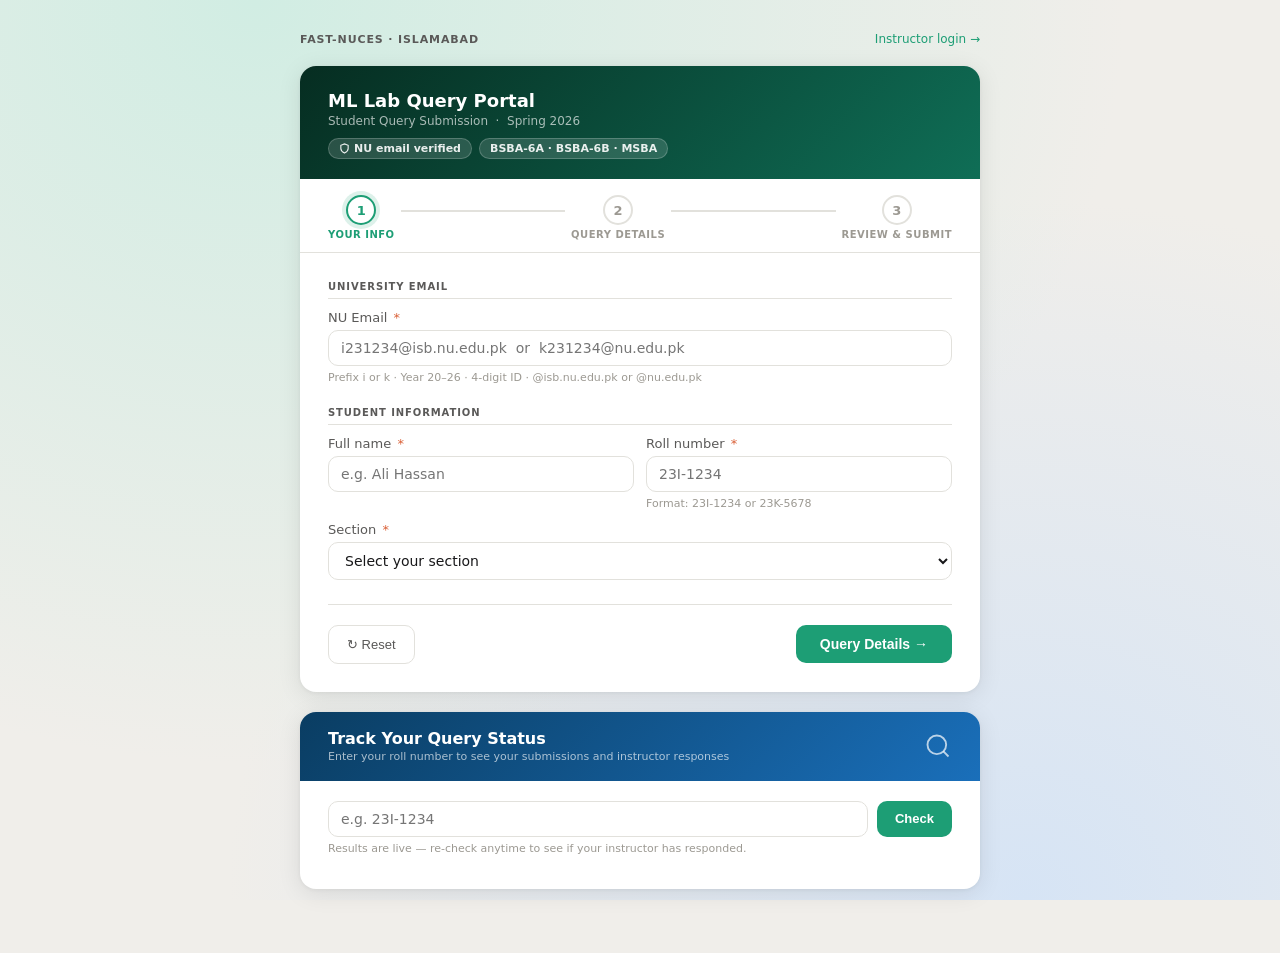
==== index.html @ f04a5be9 "Rename platform to ML Lab Query Portal" ====
﻿<!DOCTYPE html>
<html lang="en">
<head>
<meta charset="UTF-8"/>
<meta name="viewport" content="width=device-width, initial-scale=1.0"/>
<title>ML Lab Query Portal</title>
<style>
:root {
  --g1: #1D9E75; --g2: #0F6E56; --g3: #062d21;
  --gl: #E1F5EE; --gm: #5DCAA5;
  --b1: #1a6fba; --b2: #0a3d62; --bl: #e6f1fb;
  --red: #D85A30; --rl: #faece7;
  --amb: #b96a00; --al: #fef3e2;
  --border: #e2e1dc; --gray: #f6f5f0;
  --text: #18181a; --ts: #5a5958; --th: #9c9992;
  --white: #fff;
  --r: 10px; --rl2: 16px;
  --shadow: 0 4px 24px rgba(0,0,0,.09), 0 1px 4px rgba(0,0,0,.05);
}
* { box-sizing: border-box; margin: 0; padding: 0; }
body {
  font-family: -apple-system, BlinkMacSystemFont, 'Segoe UI', system-ui, sans-serif;
  min-height: 100vh;
  background:
    radial-gradient(ellipse at 20% 0%, #d1ede3 0%, transparent 60%),
    radial-gradient(ellipse at 80% 100%, #d6e4f5 0%, transparent 55%),
    #f0eeea;
  background-attachment: fixed;
  color: var(--text);
  padding: 2rem 1rem 4rem;
}
.page-wrap { max-width: 680px; margin: 0 auto; }
.top-bar { display: flex; align-items: center; justify-content: space-between; margin-bottom: 1.25rem; }
.top-bar .uni { font-size: 11px; font-weight: 700; letter-spacing: .08em; color: var(--ts); text-transform: uppercase; }
.top-bar a { font-size: 12px; color: var(--g1); text-decoration: none; }
.top-bar a:hover { text-decoration: underline; }
.main-card { background: var(--white); border-radius: var(--rl2); box-shadow: var(--shadow); overflow: hidden; margin-bottom: 1.25rem; }
.card-head { background: linear-gradient(135deg, var(--g3) 0%, var(--g2) 100%); padding: 1.5rem 1.75rem 1.25rem; }
.card-head h1 { font-size: 18px; font-weight: 700; color: #fff; }
.card-head p  { font-size: 12px; color: rgba(255,255,255,.65); margin-top: 3px; }
.head-badges  { display: flex; gap: 7px; flex-wrap: wrap; margin-top: 10px; }
.head-badge { display: inline-flex; align-items: center; gap: 4px; font-size: 11px; font-weight: 600; padding: 3px 10px; border-radius: 99px; background: rgba(255,255,255,.14); color: rgba(255,255,255,.9); border: 1px solid rgba(255,255,255,.2); }
.step-bar { display: flex; align-items: center; justify-content: center; padding: 1rem 1.75rem .75rem; border-bottom: 1px solid var(--border); }
.step-item { display: flex; flex-direction: column; align-items: center; gap: 4px; flex: 0 0 auto; }
.step-dot { width: 30px; height: 30px; border-radius: 50%; display: flex; align-items: center; justify-content: center; font-size: 13px; font-weight: 700; transition: all .25s; border: 2px solid var(--border); background: var(--white); color: var(--th); }
.step-dot.done   { background: var(--g1); border-color: var(--g1); color: #fff; }
.step-dot.active { background: var(--white); border-color: var(--g1); color: var(--g1); box-shadow: 0 0 0 4px rgba(29,158,117,.15); }
.step-label { font-size: 10px; font-weight: 600; color: var(--th); letter-spacing: .05em; text-transform: uppercase; }
.step-label.active { color: var(--g1); }
.step-label.done   { color: var(--g2); }
.step-line { flex: 1; height: 2px; background: var(--border); margin: 0 6px; margin-bottom: 14px; transition: background .3s; }
.step-line.done { background: var(--g1); }
.card-body { padding: 1.75rem; }
.step-panel { display: none; animation: fadeSlide .22s ease; }
.step-panel.active { display: block; }
@keyframes fadeSlide { from { opacity:0; transform:translateY(6px); } to { opacity:1; transform:translateY(0); } }
.stitle { font-size: 10px; font-weight: 700; letter-spacing: .09em; text-transform: uppercase; color: var(--ts); margin: 1.4rem 0 .7rem; padding-bottom: 6px; border-bottom: 1px solid var(--border); }
.stitle:first-child { margin-top: 0; }
.frow { display: grid; gap: 12px; margin-bottom: 12px; }
.frow.two   { grid-template-columns: 1fr 1fr; }
.frow.three { grid-template-columns: 1fr 1fr 1fr; }
.field { display: flex; flex-direction: column; gap: 5px; }
label { font-size: 13px; color: var(--ts); font-weight: 500; }
label .req { color: var(--red); margin-left: 2px; }
input, select, textarea { font-family: inherit; font-size: 14px; color: var(--text); background: var(--white); border: 1.5px solid var(--border); border-radius: var(--r); padding: 9px 12px; width: 100%; outline: none; transition: border-color .15s, box-shadow .15s; }
input:focus, select:focus, textarea:focus { border-color: var(--g1); box-shadow: 0 0 0 3px rgba(29,158,117,.13); }
textarea { resize: vertical; min-height: 90px; line-height: 1.6; }
.hint { font-size: 11px; color: var(--th); }
.err  { font-size: 11px; color: var(--red); display: none; margin-top: 2px; }
.field-invalid input, .field-invalid select, .field-invalid textarea { border-color: var(--red) !important; }
.email-wrap { position: relative; }
.email-wrap input { padding-right: 34px; }
.eicon { position: absolute; right: 11px; top: 50%; transform: translateY(-50%); font-size: 15px; display: none; }
.type-grid { display: grid; grid-template-columns: repeat(3,1fr); gap: 9px; margin-bottom: 6px; }
.type-card { position: relative; border: 1.5px solid var(--border); border-radius: var(--r); padding: 13px 9px; cursor: pointer; text-align: center; transition: all .15s; user-select: none; }
.type-card:hover    { border-color: var(--g1); background: var(--gl); }
.type-card.selected { border-color: var(--g1); background: var(--gl); }
.type-card svg      { display: block; margin: 0 auto 7px; }
.type-card .tc-label { font-size: 13px; font-weight: 700; color: var(--text); }
.type-card .tc-sub   { font-size: 11px; color: var(--ts); margin-top: 2px; }
.check-tick { position: absolute; top: -7px; right: -7px; width: 20px; height: 20px; border-radius: 50%; background: var(--g1); color: #fff; font-size: 11px; font-weight: 700; display: none; align-items: center; justify-content: center; box-shadow: 0 1px 4px rgba(0,0,0,.2); }
.type-card.selected .check-tick { display: flex; }
.type-section { margin-top: 10px; border-radius: var(--r); border: 1.5px solid var(--border); overflow: hidden; animation: fadeSlide .2s ease; }
.type-sec-head { display: flex; align-items: center; justify-content: space-between; padding: 10px 14px; background: linear-gradient(90deg,#f7f7f5,#fff); border-bottom: 1px solid var(--border); }
.dyn-badge { display: inline-flex; align-items: center; font-size: 11px; font-weight: 700; padding: 3px 10px; border-radius: 99px; }
.remove-btn { background: none; border: 1px solid var(--border); border-radius: 6px; padding: 3px 9px; font-size: 11px; color: var(--ts); cursor: pointer; }
.remove-btn:hover { background: var(--rl); border-color: var(--red); color: var(--red); }
.type-sec-body { padding: 14px; background: var(--gray); }
.lab-chips { display: grid; grid-template-columns: repeat(7,1fr); gap: 7px; margin: 6px 0 4px; }
.lab-chip { border: 1.5px solid var(--border); border-radius: 7px; padding: 7px 3px; cursor: pointer; text-align: center; font-size: 12px; font-weight: 600; color: var(--ts); user-select: none; transition: all .13s; background: var(--white); }
.lab-chip:hover  { border-color: var(--g1); color: var(--g1); }
.lab-chip.active { border-color: var(--g1); background: var(--gl); color: var(--g2); }
.lrow { display: flex; flex-wrap: wrap; gap: 9px; align-items: flex-end; padding: 9px 11px; background: var(--white); border: 1px solid var(--border); border-radius: 8px; margin-top: 7px; }
.lrow-label { font-size: 12px; font-weight: 700; min-width: 48px; padding-bottom: 9px; color: var(--ts); align-self: flex-end; }
.lrow .field { flex: 1; min-width: 120px; margin-bottom: 0; }
.file-zone { border: 1.5px dashed var(--border); border-radius: var(--r); padding: 18px; text-align: center; cursor: pointer; background: var(--gray); transition: border-color .15s; }
.file-zone:hover { border-color: var(--g1); }
.file-zone p     { font-size: 13px; color: var(--ts); margin-top: 6px; }
.file-sub        { font-size: 11px; color: var(--th) !important; }
.file-name       { font-size: 12px; color: var(--g1); margin-top: 6px; font-weight: 600; }
.review-student { background: var(--gl); border: 1.5px solid var(--gm); border-radius: var(--r); padding: 13px 16px; margin-bottom: 12px; display: flex; flex-wrap: wrap; gap: 12px 24px; }
.review-student .rv-field { display: flex; flex-direction: column; gap: 1px; }
.rv-label { font-size: 10px; font-weight: 700; letter-spacing: .07em; text-transform: uppercase; color: var(--g2); }
.rv-val   { font-size: 14px; font-weight: 600; color: var(--text); }
.review-qcard { border: 1.5px solid var(--border); border-radius: var(--r); overflow: hidden; margin-bottom: 10px; }
.rq-head { display: flex; align-items: center; justify-content: space-between; padding: 9px 14px; background: linear-gradient(90deg,#f7f7f5,#fff); border-bottom: 1px solid var(--border); }
.rq-num  { font-size: 11px; color: var(--th); }
.rq-body { padding: 13px 14px; font-size: 13px; }
.rq-row  { display: flex; gap: 6px; flex-wrap: wrap; margin-bottom: 6px; }
.rq-item { background: var(--gray); border: 1px solid var(--border); border-radius: 6px; padding: 3px 9px; font-size: 12px; }
.rq-item strong { font-weight: 600; color: var(--ts); margin-right: 3px; }
.rq-desc { border-left: 3px solid var(--g1); padding-left: 11px; color: var(--ts); font-style: italic; font-size: 13px; line-height: 1.6; margin-top: 8px; }
.review-note { font-size: 12px; color: var(--ts); text-align: center; padding: 8px; border-radius: 7px; background: var(--al); border: 1px solid #f5d9a0; margin-top: 4px; margin-bottom: 12px; }
.nav-row { display: flex; align-items: center; justify-content: space-between; margin-top: 1.5rem; padding-top: 1.25rem; border-top: 1px solid var(--border); }
.btn-primary { background: var(--g1); color: #fff; border: none; border-radius: var(--r); padding: 11px 24px; font-size: 14px; font-weight: 700; cursor: pointer; display: inline-flex; align-items: center; gap: 7px; transition: background .15s; }
.btn-primary:hover    { background: var(--g2); }
.btn-primary:disabled { background: var(--gm); cursor: not-allowed; }
.btn-ghost { background: none; border: 1.5px solid var(--border); border-radius: var(--r); padding: 11px 18px; font-size: 13px; color: var(--ts); cursor: pointer; }
.btn-ghost:hover { background: var(--gray); }
.spin { display: inline-block; width: 14px; height: 14px; border: 2px solid rgba(255,255,255,.4); border-top-color: #fff; border-radius: 50%; animation: rot .6s linear infinite; }
@keyframes rot { to { transform: rotate(360deg); } }
.hp { position: absolute; left: -9999px; opacity: 0; height: 0; overflow: hidden; }
.rate-err { display: none; background: var(--rl); border: 1px solid #f0997b; border-radius: var(--r); padding: 10px 14px; font-size: 13px; color: var(--red); margin-bottom: 12px; text-align: center; }
.success-card { display: none; background: var(--white); border-radius: var(--rl2); box-shadow: var(--shadow); overflow: hidden; margin-bottom: 1.25rem; }
.suc-head { background: linear-gradient(135deg, var(--g3) 0%, var(--g2) 100%); padding: 2rem 1.75rem; text-align: center; }
.suc-head h2 { font-size: 20px; font-weight: 700; color: #fff; margin-top: 12px; }
.suc-head p  { font-size: 13px; color: rgba(255,255,255,.75); margin-top: 6px; line-height: 1.7; }
.suc-body    { padding: 1.5rem 1.75rem; }
.suc-refs    { display: flex; flex-wrap: wrap; gap: 8px; justify-content: center; margin: 12px 0; }
.ref-pill { font-family: ui-monospace,'Cascadia Code',monospace; font-size: 12px; font-weight: 700; background: var(--gl); color: var(--g2); border: 1.5px solid var(--gm); border-radius: 99px; padding: 5px 14px; letter-spacing: .04em; }
.suc-tracker-hint { text-align: center; font-size: 13px; color: var(--ts); background: var(--bl); border: 1px solid #b3d4f0; border-radius: var(--r); padding: 10px 14px; margin-top: 4px; }
.suc-body .btn-primary { display: flex; margin: 16px auto 0; }
.tracker-card { background: var(--white); border-radius: var(--rl2); box-shadow: var(--shadow); overflow: hidden; }
.tracker-head { background: linear-gradient(135deg, var(--b2) 0%, var(--b1) 100%); padding: 1.1rem 1.75rem; display: flex; align-items: center; justify-content: space-between; }
.tracker-head h2 { font-size: 16px; font-weight: 700; color: #fff; }
.tracker-head p  { font-size: 11px; color: rgba(255,255,255,.65); margin-top: 2px; }
.tracker-body    { padding: 1.25rem 1.75rem; }
.tracker-search  { display: flex; gap: 9px; }
.tracker-search input { flex: 1; border-radius: var(--r); }
.tracker-search .btn-primary { padding: 9px 18px; font-size: 13px; flex-shrink: 0; }
.tracker-hint { font-size: 11px; color: var(--th); margin-top: 5px; }
.tracker-err  { font-size: 12px; color: var(--red); display: none; margin-top: 5px; }
.status-list { margin-top: 14px; display: flex; flex-direction: column; gap: 9px; }
.status-item { border: 1.5px solid var(--border); border-radius: var(--r); overflow: hidden; animation: fadeSlide .2s ease; }
.si-head { display: flex; align-items: center; gap: 8px; flex-wrap: wrap; padding: 9px 13px; background: var(--gray); border-bottom: 1px solid var(--border); }
.si-ref  { font-family: ui-monospace,monospace; font-size: 11px; font-weight: 700; color: var(--text); flex: 1; }
.si-ts   { font-size: 10px; color: var(--th); margin-left: auto; }
.si-lab  { font-size: 11px; color: var(--ts); }
.si-body { padding: 11px 13px; }
.status-badge { display: inline-flex; align-items: center; gap: 5px; font-size: 12px; font-weight: 700; padding: 4px 12px; border-radius: 99px; }
.st-pending  { background: var(--al); color: var(--amb); border: 1px solid #f5d9a0; }
.st-resolved { background: var(--gl); color: var(--g2); border: 1.5px solid var(--gm); }
.st-rejected { background: var(--rl); color: var(--red); border: 1px solid #f0c0b0; }
.st-review   { background: var(--bl); color: var(--b1); border: 1px solid #b3d4f0; }
.instructor-note { margin-top: 9px; padding: 9px 12px; border-left: 3px solid var(--b1); background: var(--bl); border-radius: 0 7px 7px 0; font-size: 13px; color: var(--b2); line-height: 1.6; }
.instructor-note strong { font-size: 10px; text-transform: uppercase; letter-spacing: .07em; display: block; margin-bottom: 3px; }
.tracker-empty { text-align: center; padding: 2rem; color: var(--th); font-size: 13px; }
.tb-att { background: #E1F5EE; color: #0F6E56; }
.tb-mrk { background: #FAEEDA; color: #854F0B; }
.tb-asg { background: #E6F1FB; color: #185FA5; }
.tb-fin { background: #F0ECFA; color: #6B3FA0; }
.tb-prj { background: #E0F4F4; color: #0B7A75; }
@media (max-width:560px) {
  .card-body,.tracker-body,.suc-body{padding:1.25rem}
  .card-head{padding:1.25rem}
  .frow.two{grid-template-columns:1fr}
  .frow.three{grid-template-columns:1fr 1fr}
  .type-grid{grid-template-columns:1fr 1fr}
  .lab-chips{grid-template-columns:repeat(4,1fr)}
  .lrow{flex-direction:column}
  .step-label{display:none}
}
</style>
</head>
<body>
<div id="offline-banner" style="display:none;position:fixed;top:0;left:0;right:0;background:#b91c1c;color:#fff;text-align:center;font-size:13px;font-weight:600;padding:10px 16px;z-index:9999;letter-spacing:.01em">
  \u26a0\ufe0f You are offline &mdash; check your connection before submitting
</div>
<div class="page-wrap">
  <div class="top-bar">
    <span class="uni">FAST-NUCES &middot; Islamabad</span>
    <a href="admin.html">Instructor login &rarr;</a>
  </div>

  <!-- MAIN FORM CARD -->
  <div class="main-card" id="main-card">
    <div class="card-head">
      <h1>ML Lab Query Portal</h1>
      <p>Student Query Submission &nbsp;&middot;&nbsp; Spring 2026</p>
      <div class="head-badges">
        <span class="head-badge">
          <svg width="11" height="11" viewBox="0 0 24 24" fill="none" stroke="currentColor" stroke-width="2.5"><path d="M12 22s8-4 8-10V5l-8-3-8 3v7c0 6 8 10 8 10z"/></svg>
          NU email verified
        </span>
        <span class="head-badge">BSBA-6A &middot; BSBA-6B &middot; MSBA</span>
      </div>
    </div>

    <div class="step-bar">
      <div class="step-item">
        <div class="step-dot active" id="sd1">1</div>
        <div class="step-label active" id="sl1">Your Info</div>
      </div>
      <div class="step-line" id="line1"></div>
      <div class="step-item">
        <div class="step-dot" id="sd2">2</div>
        <div class="step-label" id="sl2">Query Details</div>
      </div>
      <div class="step-line" id="line2"></div>
      <div class="step-item">
        <div class="step-dot" id="sd3">3</div>
        <div class="step-label" id="sl3">Review &amp; Submit</div>
      </div>
    </div>

    <div class="hp" aria-hidden="true">
      <input type="text" id="hp" name="website" tabindex="-1" autocomplete="off"/>
    </div>

    <div class="card-body">
      <div class="rate-err" id="rate-err">&#9888; Too many submissions. Please wait before trying again.</div>

      <!-- STEP 1 -->
      <div class="step-panel active" id="panel1">
        <div class="stitle">University email</div>
        <div class="frow">
          <div class="field" id="f-email">
            <label>NU Email <span class="req">*</span></label>
            <div class="email-wrap">
              <input type="email" id="email" placeholder="i231234@isb.nu.edu.pk  or  k231234@nu.edu.pk" oninput="liveEmail(this)" autocomplete="off" spellcheck="false"/>
              <span class="eicon" id="e-ok"  style="color:#1D9E75">&#10003;</span>
              <span class="eicon" id="e-bad" style="color:#D85A30">&#10007;</span>
            </div>
            <span class="hint">Prefix i or k &middot; Year 20&ndash;26 &middot; 4-digit ID &middot; @isb.nu.edu.pk or @nu.edu.pk</span>
            <span class="err" id="err-email">Enter a valid NU email.</span>
          </div>
        </div>
        <div class="stitle">Student information</div>
        <div class="frow two">
          <div class="field" id="f-name">
            <label>Full name <span class="req">*</span></label>
            <input type="text" id="name" placeholder="e.g. Ali Hassan"/>
            <span class="err" id="err-name">Please enter your full name.</span>
          </div>
          <div class="field" id="f-roll">
            <label>Roll number <span class="req">*</span></label>
            <input type="text" id="roll" placeholder="23I-1234" oninput="fmtRoll(this)" maxlength="8"/>
            <span class="hint">Format: 23I-1234 or 23K-5678</span>
            <span class="err" id="err-roll">Invalid format. Use 23I-1234 style.</span>
          </div>
        </div>
        <div class="frow">
          <div class="field" id="f-section">
            <label>Section <span class="req">*</span></label>
            <select id="section">
              <option value="">Select your section</option>
              <option>BSBA-6A</option>
              <option>BSBA-6B</option>
              <option>MSBA</option>
            </select>
            <span class="err" id="err-section">Please select your section.</span>
          </div>
        </div>
        <div class="nav-row">
          <button class="btn-ghost" onclick="resetForm()">&#8635; Reset</button>
          <button class="btn-primary" onclick="goStep2()">Query Details &rarr;</button>
        </div>
      </div>

      <!-- STEP 2 -->
      <div class="step-panel" id="panel2">
        <div class="stitle">Select query type(s) <span class="req">*</span>
          <span style="font-weight:400;text-transform:none;letter-spacing:0;color:var(--th);margin-left:5px">Pick one or more &mdash; each is independent</span>
        </div>
        <div id="type-grid" class="type-grid"></div>
        <span class="err" id="err-type">Please select at least one query type.</span>
        <div id="type-sections"></div>
        <div class="stitle" style="margin-top:1.5rem">Supporting document
          <span style="font-weight:400;text-transform:none;letter-spacing:0;color:var(--th)">(optional)</span>
        </div>
        <label style="display:flex;align-items:center;gap:10px;cursor:pointer;background:#fff5f5;border:1.5px solid #fca5a5;border-radius:var(--r);padding:11px 14px;margin-bottom:12px;font-size:13px;font-weight:600;color:#b91c1c;user-select:none" onclick="isUrgent=!isUrgent;this.style.background=isUrgent?'#fee2e2':'#fff5f5';this.style.borderColor=isUrgent?'#ef4444':'#fca5a5';document.getElementById('urgent-dot').style.background=isUrgent?'#ef4444':'#fca5a5';document.getElementById('urgent-check').textContent=isUrgent?'\u2714 Urgent \u2014 needs attention within 24\u202Fh':'\uD83D\uDD34 Mark as Urgent (time-sensitive issue)'">
          <span id="urgent-dot" style="width:10px;height:10px;border-radius:50%;background:#fca5a5;flex-shrink:0"></span>
          <span id="urgent-check">&#128308; Mark as Urgent (time-sensitive issue)</span>
        </label>
        <div class="file-zone" onclick="document.getElementById('fileInput').click()">
          <svg width="20" height="20" viewBox="0 0 24 24" fill="none" stroke="#9a9992" stroke-width="1.8" style="margin:0 auto">
            <path d="M21 15v4a2 2 0 01-2 2H5a2 2 0 01-2-2v-4"/>
            <polyline points="17 8 12 3 7 8"/><line x1="12" y1="3" x2="12" y2="15"/>
          </svg>
          <p>Click to attach proof, screenshot, or supporting document</p>
          <p class="file-sub">PDF &middot; JPG &middot; PNG &middot; DOCX &mdash; max 5 MB</p>
          <p class="file-name" id="file-label"></p>
          <input type="file" id="fileInput" accept=".pdf,.jpg,.jpeg,.png,.docx" onchange="showFile(this)" style="display:none"/>
        </div>
        <p style="font-size:11px;color:var(--th);margin-top:5px;text-align:center">Attached file will be <strong>saved to Google Drive</strong> and the link shared with your instructor.</p>
        <div class="nav-row">
          <button class="btn-ghost" onclick="goStep1()">&#8592; Back</button>
          <button class="btn-primary" onclick="goStep3()">Review &amp; Confirm &rarr;</button>
        </div>
      </div>

      <!-- STEP 3 -->
      <div class="step-panel" id="panel3">
        <div class="stitle">Review your submission</div>
        <div id="review-content"></div>
        <div class="nav-row">
          <button class="btn-ghost" onclick="goStep2()">&#8592; Edit</button>
          <button class="btn-primary" id="submitBtn" onclick="doSubmit()">Submit all queries &rarr;</button>
        </div>
      </div>
    </div>
  </div>

  <!-- SUCCESS CARD -->
  <div class="success-card" id="success-card">
    <div class="suc-head">
      <svg width="48" height="48" viewBox="0 0 24 24" fill="none" stroke="rgba(255,255,255,.9)" stroke-width="1.6" style="margin:0 auto">
        <path d="M22 11.08V12a10 10 0 11-5.93-9.14"/>
        <polyline points="22 4 12 14.01 9 11.01"/>
      </svg>
      <h2>Query submitted!</h2>
      <p id="suc-msg"></p>
    </div>
    <div class="suc-body">
      <p style="font-size:13px;font-weight:600;color:var(--ts);text-align:center;margin-bottom:6px">Reference ID(s)</p>
      <div class="suc-refs" id="suc-refs"></div>
      <div class="suc-tracker-hint">&#128161; Use the <strong>status tracker below</strong> to follow your query &mdash; enter your roll number to see if the instructor has responded.</div>
      <button class="btn-primary" onclick="resetForm()">Submit another query</button>
    </div>
  </div>

  <!-- STATUS TRACKER CARD -->
  <div class="tracker-card">
    <div class="tracker-head">
      <div>
        <h2>Track Your Query Status</h2>
        <p>Enter your roll number to see your submissions and instructor responses</p>
      </div>
      <svg width="28" height="28" viewBox="0 0 24 24" fill="none" stroke="rgba(255,255,255,.7)" stroke-width="1.6">
        <circle cx="11" cy="11" r="8"/><line x1="21" y1="21" x2="16.65" y2="16.65"/>
      </svg>
    </div>
    <div class="tracker-body">
      <div class="tracker-search">
        <input type="text" id="st-roll" placeholder="e.g. 23I-1234" oninput="fmtRoll(this)" maxlength="8" onkeydown="if(event.key==='Enter')checkStatus()"/>
        <button class="btn-primary" onclick="checkStatus()">Check</button>
      </div>
      <div class="hint tracker-hint">Results are live &mdash; re-check anytime to see if your instructor has responded.</div>
      <div class="err tracker-err" id="st-err">Please enter a valid roll number (e.g. 23I-1234).</div>
      <div class="status-list" id="status-list"></div>
    </div>
  </div>
</div>

<script>
var SCRIPT_URL   = 'https://script.google.com/macros/s/AKfycbwIXl9VGefgmE-JGYftiqCduDcZ8wlFngKPMpGW-odaJ747pa5MDZttwfeG_Yr9hfoC8w/exec';
var MAX_PER_HOUR = 5;
var EMAIL_RE = /^[ik](2[0-6])\d{4}@(isb\.)?nu\.edu\.pk$/i;
var ROLL_RE  = /^\d{2}[IKik]-\d{4}$/;

var selectedTypes  = new Set();
var labSelections  = {};
var loadedSettings = null;
var currentStep    = 1;
var attachmentBase64 = ''; var attachmentFileName = ''; var attachmentMimeType = ''; var attachmentReading = false;
var isUrgent = false;

var ALL_TYPES = {
  attendance: { label:'Attendance', sub:'Missed / not marked', needsLab:true, badgeClass:'tb-att', badge:'Attendance query', icon:'<svg width="22" height="22" viewBox="0 0 24 24" fill="none" stroke="#1D9E75" stroke-width="1.8"><rect x="3" y="4" width="18" height="18" rx="2"/><line x1="16" y1="2" x2="16" y2="6"/><line x1="8" y1="2" x2="8" y2="6"/><line x1="3" y1="10" x2="21" y2="10"/><circle cx="12" cy="16" r="1.5" fill="#1D9E75"/></svg>' },
  marks:      { label:'Lab Marks',  sub:'Score discrepancy',  needsLab:true, badgeClass:'tb-mrk', badge:'Lab marks query', icon:'<svg width="22" height="22" viewBox="0 0 24 24" fill="none" stroke="#854F0B" stroke-width="1.8"><path d="M9 11l3 3L22 4"/><path d="M21 12v7a2 2 0 01-2 2H5a2 2 0 01-2-2V5a2 2 0 012-2h11"/></svg>' },
  assignment: { label:'Assignment', sub:'Assignment marks',   needsLab:false,badgeClass:'tb-asg', badge:'Assignment query', icon:'<svg width="22" height="22" viewBox="0 0 24 24" fill="none" stroke="#185FA5" stroke-width="1.8"><path d="M14 2H6a2 2 0 00-2 2v16a2 2 0 002 2h12a2 2 0 002-2V8z"/><polyline points="14 2 14 8 20 8"/><line x1="16" y1="13" x2="8" y2="13"/><line x1="16" y1="17" x2="8" y2="17"/></svg>' },
  final:      { label:'Final Marks',sub:'Final exam / theory',needsLab:false,badgeClass:'tb-fin', badge:'Final marks query', icon:'<svg width="22" height="22" viewBox="0 0 24 24" fill="none" stroke="#6B3FA0" stroke-width="1.8"><circle cx="12" cy="12" r="10"/><polyline points="12 6 12 12 16 14"/></svg>' },
  project:    { label:'Project Marks',sub:'Project / term work',needsLab:false,badgeClass:'tb-prj', badge:'Project marks query', icon:'<svg width="22" height="22" viewBox="0 0 24 24" fill="none" stroke="#0B7A75" stroke-width="1.8"><polygon points="12 2 15.09 8.26 22 9.27 17 14.14 18.18 21.02 12 17.77 5.82 21.02 7 14.14 2 9.27 8.91 8.26 12 2"/></svg>' }
};

// STEP WIZARD
function setStep(n) {
  currentStep = n;
  [1,2,3].forEach(function(i) {
    var panel = document.getElementById('panel'+i);
    var dot   = document.getElementById('sd'+i);
    var lbl   = document.getElementById('sl'+i);
    panel.classList.toggle('active', i===n);
    dot.classList.toggle('active', i===n);
    dot.classList.toggle('done',   i<n);
    lbl.className = 'step-label'+(i===n?' active':i<n?' done':'');
    dot.textContent = i<n ? '\u2713' : String(i);
  });
  document.getElementById('line1').classList.toggle('done', n>1);
  document.getElementById('line2').classList.toggle('done', n>2);
  document.querySelector('.main-card').scrollIntoView({behavior:'smooth',block:'start'});
}
function goStep1() { setStep(1); }
function goStep2() { if(validateStep1()) setStep(2); }
function goStep3() { if(attachmentReading){alert('Please wait — file is still being read.');return;} if(validateStep2()) { buildReview(); setStep(3); } }

// VALIDATION
function validateStep1() {
  clearAllErrors();
  var ok=true;
  if(!EMAIL_RE.test(gv('email').trim())) { showErr('email');   ok=false; }
  if(gv('name').trim().length<2)         { showErr('name');    ok=false; }
  if(!ROLL_RE.test(gv('roll').trim()))   { showErr('roll');    ok=false; }
  if(!gv('section'))                     { showErr('section'); ok=false; }
  return ok;
}
function validateStep2() {
  var ok=true;
  if(selectedTypes.size===0) { document.getElementById('err-type').style.display='block'; ok=false; }
  selectedTypes.forEach(function(key) {
    var t=ALL_TYPES[key];
    if(t.needsLab) {
      var sel=labSelections[key]||new Set();
      if(sel.size===0) { var e=document.getElementById('err-labnum-'+key); if(e) e.style.display='block'; ok=false; }
      else sel.forEach(function(lab) {
        var n=lab.replace('Lab ','');
        var el=document.getElementById('ldate-'+key+'-'+n);
        if(el&&!el.value) { el.style.borderColor='var(--red)'; var er=document.getElementById('err-ldate-'+key+'-'+n); if(er) er.style.display='block'; ok=false; }
      });
    }
    var desc=gv('desc-'+key).trim();
    if(desc.length<15) { var fd=document.getElementById('f-desc-'+key); if(fd) fd.classList.add('field-invalid'); var ed=document.getElementById('err-desc-'+key); if(ed) ed.style.display='block'; ok=false; }
  });
  return ok;
}
function clearAllErrors() {
  document.querySelectorAll('.field-invalid').forEach(function(f){f.classList.remove('field-invalid');});
  document.querySelectorAll('.err').forEach(function(e){e.style.display='none';});
}

// REVIEW
function buildReview() {
  var html='';
  html+='<div class="review-student">'+rv('Name',esc(gv('name').trim()))+rv('Roll',esc(gv('roll').trim().toUpperCase()))+rv('Section',esc(gv('section')))+rv('Email',esc(gv('email').trim().toLowerCase()))+'</div>';
  var qIdx=0;
  selectedTypes.forEach(function(key) {
    qIdx++;
    var t=ALL_TYPES[key], body='';
    if(t.needsLab) {
      var sel=Array.from(labSelections[key]||new Set()).sort(function(a,b){return parseInt(a.replace('Lab ',''))-parseInt(b.replace('Lab ',''));});
      sel.forEach(function(lab) {
        var n=lab.replace('Lab ','');
        var date=gv('ldate-'+key+'-'+n)||'--';
        var parts='<strong>'+esc(lab)+'</strong> &middot; '+esc(date);
        if(key==='attendance'){var iss=gv('lissue-'+key+'-'+n);if(iss)parts+=' &middot; '+esc(iss);}
        else if(key==='marks'){var aw=gv('lmawd-'+key+'-'+n);var ex=gv('lmexp-'+key+'-'+n);var dc=gv('lmdisc-'+key+'-'+n);if(aw)parts+=' &middot; Awarded: '+esc(aw);if(ex)parts+=' &middot; Expected: '+esc(ex);if(dc)parts+=' &middot; '+esc(dc);}
        body+='<div class="rq-row"><div class="rq-item">'+parts+'</div></div>';
      });
    } else {
      var items=[];
      if(gv('d-assno-'+key))   items.push(rvItem('Assignment',gv('d-assno-'+key)));
      if(gv('d-assdate-'+key)) items.push(rvItem('Submission date',gv('d-assdate-'+key)));
      if(gv('d-findate-'+key)) items.push(rvItem('Exam date',gv('d-findate-'+key)));
      if(gv('d-finq-'+key))    items.push(rvItem('Question',gv('d-finq-'+key)));
      if(gv('d-projt-'+key))   items.push(rvItem('Project',gv('d-projt-'+key)));
      if(gv('d-projdate-'+key))items.push(rvItem('Defence date',gv('d-projdate-'+key)));
      if(gv('d-mawd-'+key))    items.push(rvItem('Marks awarded',gv('d-mawd-'+key)));
      if(gv('d-mexp-'+key))    items.push(rvItem('Marks expected',gv('d-mexp-'+key)));
      if(gv('d-mdisc-'+key))   items.push(rvItem('Issue',gv('d-mdisc-'+key)));
      if(items.length) body+='<div class="rq-row">'+items.join('')+'</div>';
    }
    var desc=esc(gv('desc-'+key).trim());
    if(desc) body+='<div class="rq-desc">'+desc.replace(/\n/g,'<br>')+'</div>';
    html+='<div class="review-qcard"><div class="rq-head"><span class="dyn-badge '+t.badgeClass+'">'+t.badge+'</span><span class="rq-num">Query '+qIdx+' of '+selectedTypes.size+'</span></div><div class="rq-body">'+body+'</div></div>';
  });
  if(attachmentFileName) html+='<div style="background:var(--bl);border:1.5px solid #b3d4f0;border-radius:var(--r);padding:9px 14px;font-size:13px;color:var(--b2);margin-bottom:10px">&#128206; <strong>Attachment:</strong> '+esc(attachmentFileName)+'</div>';
  if(isUrgent) html+='<div style="background:#fee2e2;border:1.5px solid #fca5a5;border-radius:var(--r);padding:9px 14px;font-size:13px;color:#b91c1c;font-weight:700;margin-bottom:10px">&#128308; Marked as Urgent — instructor will be notified immediately</div>';
  html+='<div class="review-note">&#9757; This is exactly what will be forwarded to your instructor.</div>';
  document.getElementById('review-content').innerHTML=html;
}
function rv(label,val){ return '<div class="rv-field"><span class="rv-label">'+label+'</span><span class="rv-val">'+val+'</span></div>'; }
function rvItem(label,val){ return '<div class="rq-item"><strong>'+esc(label)+'</strong> '+esc(val)+'</div>'; }
function esc(s){ return String(s).replace(/&/g,'&amp;').replace(/</g,'&lt;').replace(/>/g,'&gt;').replace(/"/g,'&quot;'); }

// TYPE CARDS
function renderQueryCards() {
  var grid=document.getElementById('type-grid');
  var enabled=Object.keys(ALL_TYPES).filter(function(k){return loadedSettings[k];});
  if(enabled.length===0){grid.innerHTML='<p style="color:var(--th);font-size:13px;grid-column:1/-1;padding:12px 0">No query types currently enabled.</p>';return;}
  var cols=enabled.length<=2?enabled.length:enabled.length<=4?2:3;
  grid.style.gridTemplateColumns='repeat('+cols+',1fr)';
  grid.innerHTML='';
  enabled.forEach(function(key){
    var t=ALL_TYPES[key];
    var card=document.createElement('div');
    card.className='type-card'+(selectedTypes.has(key)?' selected':'');
    card.dataset.key=key;
    card.innerHTML='<div class="check-tick">\u2713</div>'+t.icon+'<div class="tc-label">'+t.label+'</div><div class="tc-sub">'+t.sub+'</div>';
    card.onclick=(function(k){return function(){toggleType(k);};})(key);
    grid.appendChild(card);
  });
}
function toggleType(key) {
  var card=document.querySelector('.type-card[data-key="'+key+'"]');
  if(selectedTypes.has(key)) {
    selectedTypes.delete(key);
    if(card) card.classList.remove('selected');
    var sec=document.getElementById('tsec-'+key);
    if(sec) sec.style.display='none';
  } else {
    selectedTypes.add(key);
    if(card) card.classList.add('selected');
    document.getElementById('err-type').style.display='none';
    var sec=document.getElementById('tsec-'+key);
    if(!sec){sec=buildTypeSection(key);document.getElementById('type-sections').appendChild(sec);}
    else sec.style.display='';
  }
}

// BUILD TYPE SECTION
function buildTypeSection(key) {
  var t=ALL_TYPES[key];
  var today=new Date().toISOString().split('T')[0];
  var sec=document.createElement('div');
  sec.id='tsec-'+key; sec.className='type-section';
  var hdr=document.createElement('div');
  hdr.className='type-sec-head';
  hdr.innerHTML='<span class="dyn-badge '+t.badgeClass+'">'+t.badge+'</span><button class="remove-btn" onclick="toggleType(\''+key+'\')">Remove \u2715</button>';
  sec.appendChild(hdr);
  var body=document.createElement('div');
  body.className='type-sec-body';
  if(t.needsLab) {
    labSelections[key]=new Set();
    var lbl=document.createElement('label');
    lbl.innerHTML='Lab number(s) <span class="req">*</span><span style="font-weight:400;color:var(--th);margin-left:5px">(select one or more)</span>';
    body.appendChild(lbl);
    var grid=document.createElement('div');
    grid.className='lab-chips'; grid.id='lchips-'+key;
    body.appendChild(grid);
    for(var i=1;i<=14;i++){
      (function(n,tk){
        var chip=document.createElement('div');
        chip.className='lab-chip'; chip.textContent='Lab '+n; chip.dataset.lab='Lab '+n;
        chip.onclick=function(){toggleLabForType(chip,tk);};
        grid.appendChild(chip);
      })(i,key);
    }
    var lErr=document.createElement('span');
    lErr.className='err'; lErr.id='err-labnum-'+key; lErr.textContent='Please select at least one lab.';
    body.appendChild(lErr);
    var rows=document.createElement('div'); rows.id='lab-rows-'+key;
    body.appendChild(rows);
  } else {
    var nf=document.createElement('div');
    nf.innerHTML=buildNonLabHtml(key,today);
    body.appendChild(nf);
  }
  var df=document.createElement('div'); df.style.marginTop='12px';
  df.innerHTML='<div class="field" id="f-desc-'+key+'">'
    +'<div style="display:flex;justify-content:space-between;align-items:baseline;margin-bottom:4px">'
    +'<label style="margin:0">Description for this query <span class="req">*</span></label>'
    +'<span id="cnt-'+key+'" style="font-size:11px;color:var(--th)">0\u202F/\u202F15\u00a0min</span>'
    +'</div>'
    +'<textarea id="desc-'+key+'" placeholder="Describe the issue \u2014 what happened, relevant dates, what you expect\u2026"'
    +' oninput="updateCounter(\''+key+'\',this.value.length)"></textarea>'
    +'<span class="err" id="err-desc-'+key+'">Please write at least 15 characters.</span>'
    +'</div>';
  body.appendChild(df);
  sec.appendChild(body);
  return sec;
}
function buildNonLabHtml(key,today) {
  if(key==='assignment') return '<div class="frow two"><div class="field"><label>Assignment number / title</label><input type="text" id="d-assno-'+key+'" placeholder="e.g. Assignment 2"/></div><div class="field"><label>Submission date</label><input type="date" id="d-assdate-'+key+'" max="'+today+'"/></div></div><div class="frow three"><div class="field"><label>Marks awarded</label><input type="number" id="d-mawd-'+key+'" min="0" max="100" placeholder="14"/></div><div class="field"><label>Marks expected</label><input type="number" id="d-mexp-'+key+'" min="0" max="100" placeholder="20"/></div><div class="field"><label>Issue type</label><select id="d-mdisc-'+key+'"><option value="">Select</option><option>Not marked yet</option><option>Wrong marks entered</option><option>Penalty applied incorrectly</option><option>Partial despite complete work</option><option>Other</option></select></div></div>';
  if(key==='final') return '<div class="frow two"><div class="field"><label>Exam date</label><input type="date" id="d-findate-'+key+'" max="'+today+'"/></div><div class="field"><label>Question / section (optional)</label><input type="text" id="d-finq-'+key+'" placeholder="e.g. Q3 Part B"/></div></div><div class="frow three"><div class="field"><label>Marks awarded</label><input type="number" id="d-mawd-'+key+'" min="0" max="100" placeholder="30"/></div><div class="field"><label>Marks expected</label><input type="number" id="d-mexp-'+key+'" min="0" max="100" placeholder="40"/></div><div class="field"><label>Discrepancy type</label><select id="d-mdisc-'+key+'"><option value="">Select</option><option>Marks not entered</option><option>Wrong marks entered</option><option>Checking mistake</option><option>Paper not returned</option><option>Other</option></select></div></div>';
  if(key==='project') return '<div class="frow two"><div class="field"><label>Project title / phase</label><input type="text" id="d-projt-'+key+'" placeholder="e.g. Final Term Project &mdash; Phase 2"/></div><div class="field"><label>Submission / defence date</label><input type="date" id="d-projdate-'+key+'" max="'+today+'"/></div></div><div class="frow three"><div class="field"><label>Marks awarded</label><input type="number" id="d-mawd-'+key+'" min="0" max="100" placeholder="60"/></div><div class="field"><label>Marks expected</label><input type="number" id="d-mexp-'+key+'" min="0" max="100" placeholder="80"/></div><div class="field"><label>Issue type</label><select id="d-mdisc-'+key+'"><option value="">Select</option><option>Marks not entered</option><option>Wrong marks entered</option><option>Viva/presentation marks missing</option><option>Group member marks differ</option><option>Other</option></select></div></div>';
  return '';
}

// LAB CHIPS
function toggleLabForType(chip,typeKey) {
  var lab=chip.dataset.lab, sel=labSelections[typeKey];
  if(!sel) return;
  if(sel.has(lab)){
    sel.delete(lab); chip.classList.remove('active');
    var row=document.getElementById('lrow-'+typeKey+'-'+lab.replace('Lab ',''));
    if(row) row.remove();
  } else {
    sel.add(lab); chip.classList.add('active');
    document.getElementById('err-labnum-'+typeKey).style.display='none';
    insertLabDetailRow(typeKey,lab);
  }
}
function insertLabDetailRow(typeKey,lab) {
  var n=lab.replace('Lab ',''), today=new Date().toISOString().split('T')[0];
  var container=document.getElementById('lab-rows-'+typeKey);
  if(!container) return;
  var row=document.createElement('div');
  row.id='lrow-'+typeKey+'-'+n; row.className='lrow';
  var inner='<span class="lrow-label">'+lab+'</span><div class="field"><label>Date <span class="req">*</span></label><input type="date" id="ldate-'+typeKey+'-'+n+'" max="'+today+'"/><span class="err" id="err-ldate-'+typeKey+'-'+n+'">Select date for '+lab+'.</span></div>';
  if(typeKey==='attendance') inner+='<div class="field"><label>Issue</label><select id="lissue-'+typeKey+'-'+n+'"><option value="">Select issue</option><option>Present but not marked</option><option>Marked absent by mistake</option><option>Late entry not counted</option><option>Portal not showing attendance</option><option>Other</option></select></div>';
  else if(typeKey==='marks') inner+='<div class="field"><label>Marks awarded</label><input type="number" id="lmawd-'+typeKey+'-'+n+'" min="0" max="100" placeholder="e.g. 7"/></div><div class="field"><label>Marks expected</label><input type="number" id="lmexp-'+typeKey+'-'+n+'" min="0" max="100" placeholder="e.g. 10"/></div><div class="field"><label>Discrepancy</label><select id="lmdisc-'+typeKey+'-'+n+'"><option value="">Select</option><option>Not entered in portal</option><option>Wrong marks entered</option><option>Partial despite complete work</option><option>Viva marks missing</option><option>Other</option></select></div>';
  row.innerHTML=inner;
  var existing=container.querySelectorAll('.lrow'), inserted=false;
  for(var i=0;i<existing.length;i++){if(parseInt(existing[i].id.split('-').pop())>parseInt(n)){container.insertBefore(row,existing[i]);inserted=true;break;}}
  if(!inserted) container.appendChild(row);
}

// SUBMIT
function doSubmit() {
  if(document.getElementById('hp').value) return;
  if(!checkRate()){document.getElementById('rate-err').style.display='block';return;}
  var btn=document.getElementById('submitBtn');
  btn.disabled=true; btn.innerHTML='<span class="spin"></span> Submitting\u2026';
  var ts=new Date().toLocaleString('en-PK',{timeZone:'Asia/Karachi'});
  var email=gv('email').trim().toLowerCase(), name=gv('name').trim(), roll=gv('roll').trim().toUpperCase(), section=gv('section');
  var payloads=[], refIds=[], idx=0;
  selectedTypes.forEach(function(key){
    var t=ALL_TYPES[key];
    var ref='QRY-'+(Date.now()+idx).toString(36).toUpperCase().slice(-7);
    idx++; refIds.push(ref);
    var labsSorted=[],labDateParts=[],labIssueParts=[],labMawdParts=[],labMexpParts=[],labMdiscParts=[];
    var extraDate='',marksAwarded='',marksExpected='',issue='',request='';
    if(t.needsLab){
      var sel=labSelections[key]||new Set();
      labsSorted=Array.from(sel).sort(function(a,b){return parseInt(a.replace('Lab ',''))-parseInt(b.replace('Lab ',''));});
      labsSorted.forEach(function(lab){
        var n=lab.replace('Lab ','');
        var ld=gv('ldate-'+key+'-'+n); if(ld) labDateParts.push(lab+': '+ld);
        if(key==='attendance'){var iss=gv('lissue-'+key+'-'+n);if(iss)labIssueParts.push(lab+': '+iss);}
        else if(key==='marks'){var aw=gv('lmawd-'+key+'-'+n);var ex=gv('lmexp-'+key+'-'+n);var dc=gv('lmdisc-'+key+'-'+n);if(aw)labMawdParts.push(lab+': '+aw);if(ex)labMexpParts.push(lab+': '+ex);if(dc)labMdiscParts.push(lab+': '+dc);}
      });
      issue=key==='attendance'?labIssueParts.join(' | '):labMdiscParts.join(' | ');
      marksAwarded=labMawdParts.join(' | '); marksExpected=labMexpParts.join(' | ');
    } else {
      extraDate=gv('d-assdate-'+key)||gv('d-findate-'+key)||gv('d-projdate-'+key)||'';
      marksAwarded=gv('d-mawd-'+key)||''; marksExpected=gv('d-mexp-'+key)||'';
      issue=gv('d-mdisc-'+key)||''; request=gv('d-assno-'+key)||gv('d-finq-'+key)||gv('d-projt-'+key)||'';
    }
    payloads.push({action:'submit',referenceId:ref,timestamp:ts,email:email,name:name,rollNumber:roll,section:section,labNumber:labsSorted.join(', '),labDate:labDateParts.join(' | '),queryType:key,description:gv('desc-'+key).trim(),extraDate:extraDate,marksAwarded:marksAwarded,marksExpected:marksExpected,issue:issue,request:request,status:'Pending',notes:'',attachmentName:attachmentFileName,attachmentData:attachmentBase64,attachmentMimeType:attachmentMimeType,isUrgent:isUrgent});
  });
  submitAll(payloads,0,refIds,email,name,roll,section);
}
function submitAll(payloads,i,refIds,email,name,roll,section){
  if(i>=payloads.length){showSuccess(refIds,email,name,roll,section);return;}
  fetch(SCRIPT_URL,{method:'POST',mode:'no-cors',headers:{'Content-Type':'application/json'},body:JSON.stringify(payloads[i])})
    .then(function(){submitAll(payloads,i+1,refIds,email,name,roll,section);})
    .catch(function(){submitAll(payloads,i+1,refIds,email,name,roll,section);});
}
function showSuccess(refIds,email,name,roll,section){
  document.getElementById('main-card').style.display='none';
  document.getElementById('success-card').style.display='block';
  document.getElementById('suc-msg').textContent=name+' ('+roll+') \u00b7 '+section+' \u2014 query recorded to '+email;
  document.getElementById('suc-refs').innerHTML=refIds.map(function(r){return '<span class="ref-pill">'+esc(r)+'</span>';}).join('');
  document.getElementById('submitBtn').disabled=false;
  document.getElementById('submitBtn').innerHTML='Submit all queries \u2192';
  document.getElementById('st-roll').value=roll;
  document.querySelector('.tracker-card').scrollIntoView({behavior:'smooth',block:'start'});
}

// STATUS TRACKER
var TYPE_BADGE={attendance:'tb-att',marks:'tb-mrk',assignment:'tb-asg',final:'tb-fin',project:'tb-prj'};
var TYPE_LABEL={attendance:'Attendance',marks:'Lab Marks',assignment:'Assignment',final:'Final Marks',project:'Project'};
function checkStatus(){
  var roll=gv('st-roll').trim().toUpperCase();
  var errEl=document.getElementById('st-err');
  var list=document.getElementById('status-list');
  errEl.style.display='none';
  if(!ROLL_RE.test(roll)){errEl.style.display='block';return;}
  list.innerHTML='<div class="tracker-empty">Checking\u2026</div>';
  jsonpGet(SCRIPT_URL+'?action=getStatus&rollNumber='+encodeURIComponent(roll))
    .then(function(d){
      if(d.status==='ok') renderStatusResults(d.rows);
      else list.innerHTML='<div class="tracker-empty">Could not load data. Please try again.</div>';
    })
    .catch(function(){list.innerHTML='<div class="tracker-empty">Connection error. Please try again.</div>';});
}
function renderStatusResults(rows){
  var list=document.getElementById('status-list');
  if(!rows||rows.length===0){list.innerHTML='<div class="tracker-empty">No queries found for this roll number.<br><span style="font-size:12px">Submit a query above and it will appear here.</span></div>';return;}
  var html='';
  rows.forEach(function(r){
    var st=(r.status||'Pending').trim();
    var stCls=st==='Resolved'?'st-resolved':st==='Rejected'?'st-rejected':st==='Reviewing'?'st-review':'st-pending';
    var stIcon=st==='Resolved'?'\u2713':st==='Rejected'?'\u2717':st==='Reviewing'?'\uD83D\uDD0D':'\u23F3';
    var typeCls=TYPE_BADGE[r.queryType]||'tb-att';
    var typeLabel=TYPE_LABEL[r.queryType]||esc(r.queryType);
    html+='<div class="status-item"><div class="si-head"><span class="si-ref">'+esc(r.referenceId)+'</span><span class="dyn-badge '+typeCls+'" style="font-size:10px;padding:2px 8px">'+typeLabel+'</span>'+(r.labNumber?'<span class="si-lab">'+esc(r.labNumber)+'</span>':'')+'<span class="si-ts">'+esc(r.timestamp)+'</span></div><div class="si-body"><span class="status-badge '+stCls+'">'+stIcon+' '+esc(st)+'</span>'+(r.notes?'<div class="instructor-note"><strong>Instructor comment</strong>'+esc(r.notes)+'</div>':'')+'</div></div>';
  });
  list.innerHTML=html;
}

// JSONP
function jsonpGet(url){
  return new Promise(function(resolve,reject){
    var cbName='__gasJp'+Date.now()+Math.random().toString(36).slice(2,7);
    var script=null;
    var timer=setTimeout(function(){cleanup();reject(new Error('Timeout'));},8000);
    function cleanup(){clearTimeout(timer);delete window[cbName];if(script&&script.parentNode)script.parentNode.removeChild(script);}
    window[cbName]=function(data){cleanup();resolve(data);};
    script=document.createElement('script');
    script.onerror=function(){cleanup();reject(new Error('Script error'));};
    script.src=url+(url.indexOf('?')>=0?'&':'?')+'callback='+cbName;
    document.head.appendChild(script);
  });
}

// SETTINGS
function loadSettings(){
  loadedSettings={attendance:true,marks:true,assignment:true,final:true,project:true};
  renderQueryCards();
  jsonpGet(SCRIPT_URL+'?action=getSettings')
    .then(function(d){
      if(d.status==='ok'){
        loadedSettings=d.settings; renderQueryCards();
        Object.keys(ALL_TYPES).forEach(function(k){if(!loadedSettings[k]&&selectedTypes.has(k))toggleType(k);});
      }
    })
    .catch(function(){});
}

// HELPERS
function gv(id){var e=document.getElementById(id);return e?e.value:'';}
function liveEmail(el){
  var v=el.value.trim(),ok=EMAIL_RE.test(v);
  document.getElementById('e-ok').style.display=(v&&ok)?'inline':'none';
  document.getElementById('e-bad').style.display=(v&&!ok)?'inline':'none';
  if(ok){var e=document.getElementById('err-email');if(e)e.style.display='none';var f=document.getElementById('f-email');if(f)f.classList.remove('field-invalid');}
}
function fmtRoll(el){
  var v=el.value.toUpperCase().replace(/[^0-9IK\-]/g,'');
  if(v.length>=3&&!v.includes('-'))v=v.slice(0,2)+v[2]+'-'+v.slice(3);
  el.value=v;
}
function showFile(input){
  var file=input.files[0];
  if(!file){document.getElementById('file-label').textContent='';attachmentBase64='';attachmentFileName='';attachmentMimeType='';attachmentReading=false;return;}
  if(file.size>5*1024*1024){document.getElementById('file-label').textContent='\u26A0\uFE0F File too large (max 5 MB)';document.getElementById('file-label').style.color='var(--red)';input.value='';return;}
  document.getElementById('file-label').textContent='\uD83D\uDCCE '+file.name+' (reading\u2026)';
  document.getElementById('file-label').style.color='';
  attachmentFileName=file.name; attachmentMimeType=file.type||'application/octet-stream'; attachmentReading=true;
  var reader=new FileReader();
  reader.onload=function(ev){var b64=ev.target.result.split(',')[1];attachmentBase64=b64||'';attachmentReading=false;document.getElementById('file-label').textContent='\uD83D\uDCCE '+file.name;};
  reader.onerror=function(){attachmentBase64='';attachmentFileName='';attachmentMimeType='';attachmentReading=false;document.getElementById('file-label').textContent='\u26A0\uFE0F Could not read file';};
  reader.readAsDataURL(file);
}
function showErr(id){var f=document.getElementById('f-'+id);if(f)f.classList.add('field-invalid');var e=document.getElementById('err-'+id);if(e)e.style.display='block';}
function updateCounter(key,len){
  var el=document.getElementById('cnt-'+key);
  if(!el)return;
  if(len<15){el.textContent=len+'\u202F/\u202F15\u00a0min';el.style.color='var(--th)';}
  else{el.textContent=len+'\u00a0chars';el.style.color='var(--g1)';}
}
function checkRate(){
  var key='mllab_v2',now=Date.now();
  var times=JSON.parse(localStorage.getItem(key)||'[]').filter(function(t){return now-t<3600000;});
  if(times.length>=MAX_PER_HOUR) return false;
  times.push(now);localStorage.setItem(key,JSON.stringify(times));return true;
}
function resetForm(){
  selectedTypes.clear(); labSelections={};
  setStep(1);
  var mc=document.getElementById('main-card');
  mc.querySelectorAll('input:not([type=file]),select,textarea').forEach(function(e){e.value='';});
  mc.style.display='block';
  document.getElementById('success-card').style.display='none';
  document.getElementById('rate-err').style.display='none';
  document.getElementById('type-sections').innerHTML='';
  document.getElementById('review-content').innerHTML='';
  document.getElementById('file-label').textContent='';
  document.getElementById('fileInput').value='';
  attachmentBase64=''; attachmentFileName=''; attachmentMimeType='';
  isUrgent=false;
  var urgentLabel=document.getElementById('urgent-check'); if(urgentLabel) urgentLabel.textContent='\uD83D\uDD34 Mark as Urgent (time-sensitive issue)';
  var urgentDot=document.getElementById('urgent-dot'); if(urgentDot){urgentDot.parentElement.style.background='#fff5f5';urgentDot.parentElement.style.borderColor='#fca5a5';urgentDot.style.background='#fca5a5';}
  document.getElementById('e-ok').style.display='none';
  document.getElementById('e-bad').style.display='none';
  document.getElementById('err-type').style.display='none';
  document.getElementById('status-list').innerHTML='';
  document.getElementById('st-err').style.display='none';
  document.getElementById('st-roll').value='';
  document.querySelectorAll('.type-card').forEach(function(c){c.classList.remove('selected');});
  document.querySelectorAll('.field-invalid').forEach(function(f){f.classList.remove('field-invalid');});
}

// OFFLINE DETECTION
function syncOfflineBanner(){document.getElementById('offline-banner').style.display=navigator.onLine?'none':'block';}
window.addEventListener('offline',syncOfflineBanner);
window.addEventListener('online',syncOfflineBanner);
syncOfflineBanner();

loadSettings();
</script>
</body>
</html>
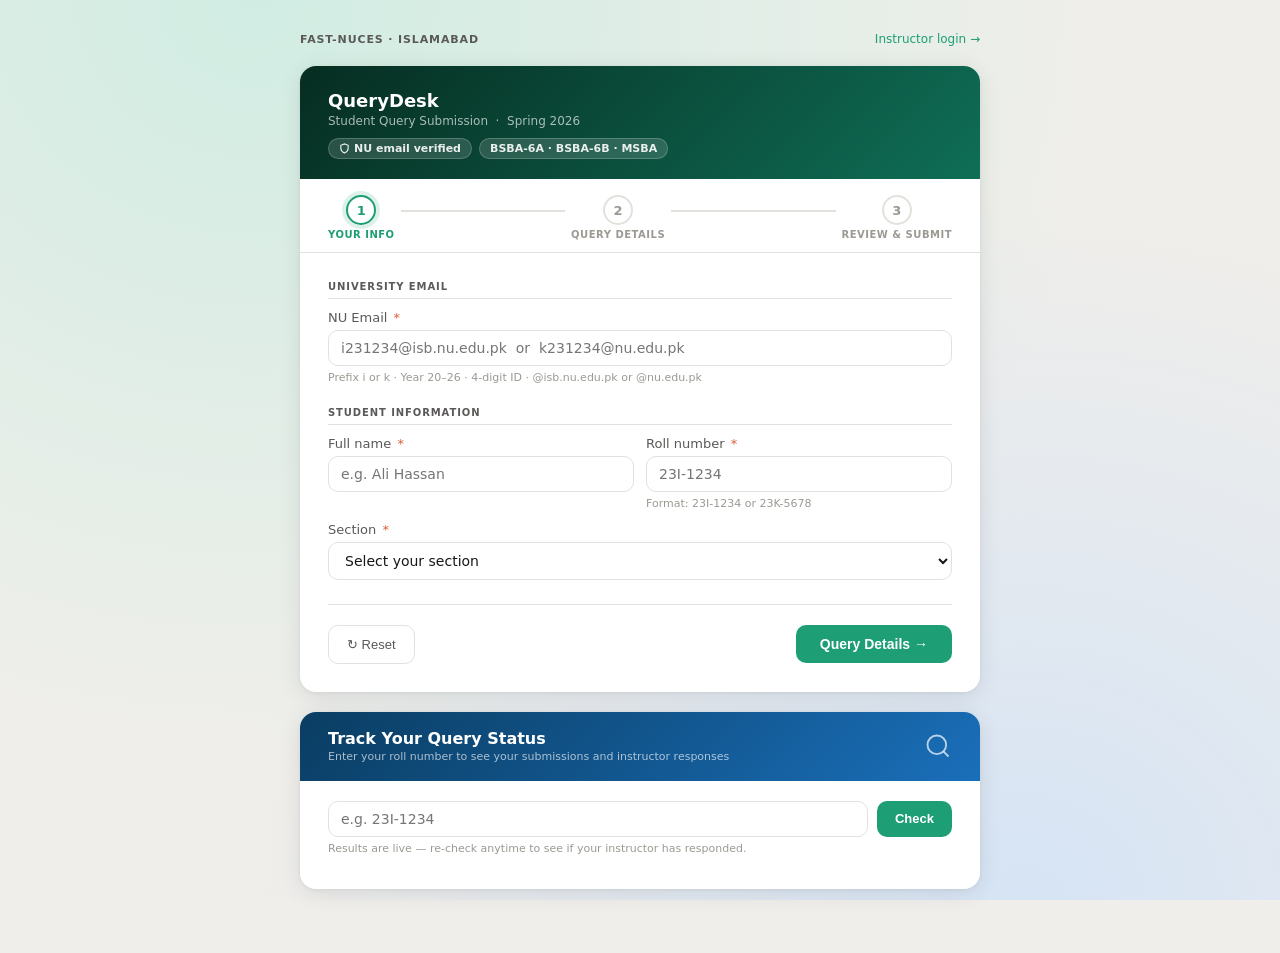
==== commit 9f215550: "Rebrand platform to QueryDesk" ====
--- a/index.html
+++ b/index.html
@@ -3,7 +3,7 @@
 <head>
 <meta charset="UTF-8"/>
 <meta name="viewport" content="width=device-width, initial-scale=1.0"/>
-<title>ML Lab Query Portal</title>
+<title>QueryDesk</title>
 <style>
 :root {
   --g1: #1D9E75; --g2: #0F6E56; --g3: #062d21;
@@ -185,7 +185,7 @@
   <!-- MAIN FORM CARD -->
   <div class="main-card" id="main-card">
     <div class="card-head">
-      <h1>ML Lab Query Portal</h1>
+      <h1>QueryDesk</h1>
       <p>Student Query Submission &nbsp;&middot;&nbsp; Spring 2026</p>
       <div class="head-badges">
         <span class="head-badge">
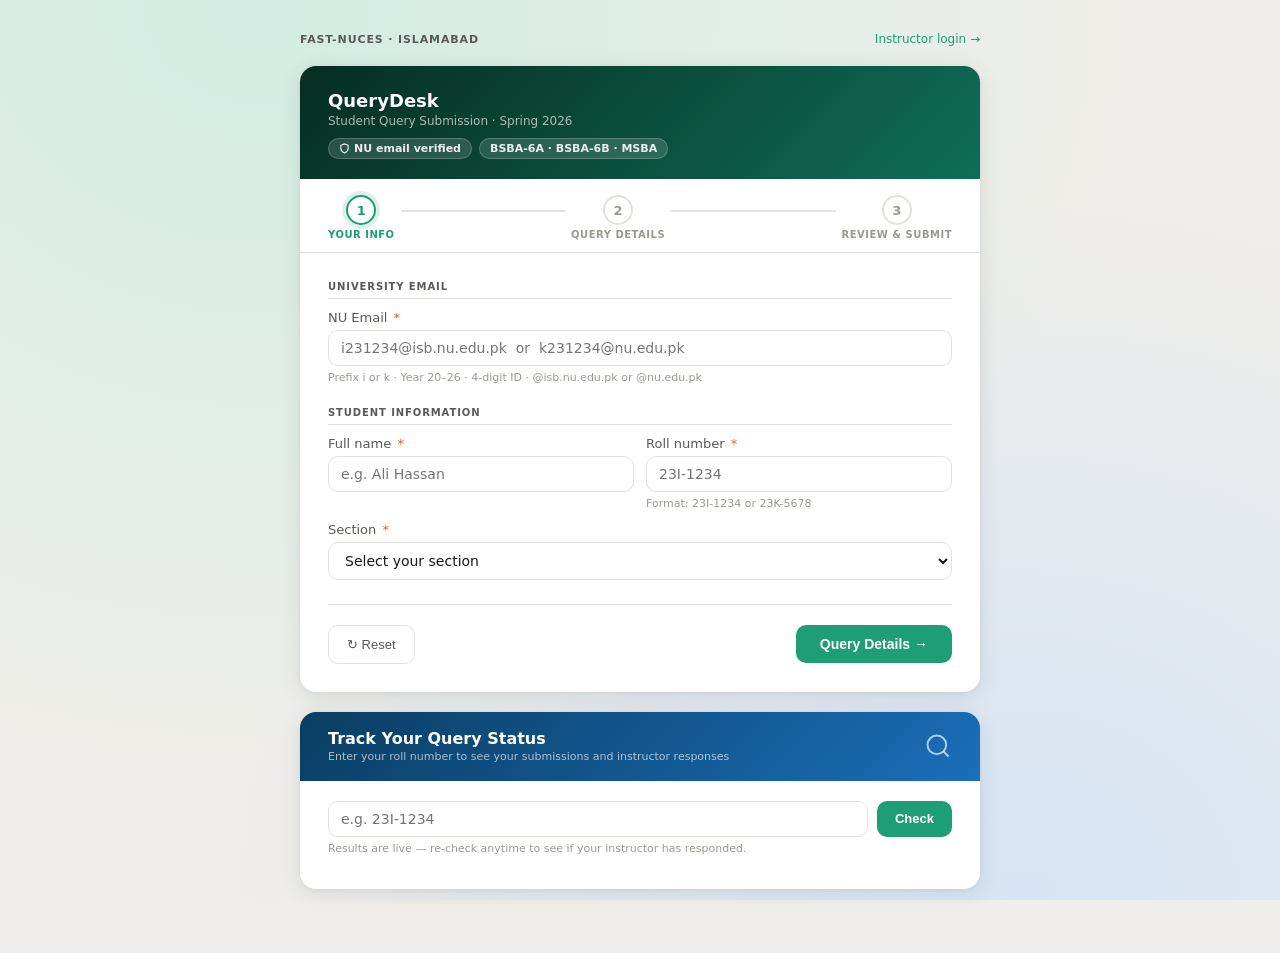
==== commit 01fc97e5: "Multi-course support: dynamic sections, sessions, branding via admin settings" ====
--- a/index.html
+++ b/index.html
@@ -254,9 +254,6 @@
             <label>Section <span class="req">*</span></label>
             <select id="section">
               <option value="">Select your section</option>
-              <option>BSBA-6A</option>
-              <option>BSBA-6B</option>
-              <option>MSBA</option>
             </select>
             <span class="err" id="err-section">Please select your section.</span>
           </div>
@@ -361,6 +358,7 @@
 var selectedTypes  = new Set();
 var labSelections  = {};
 var loadedSettings = null;
+var loadedCourse   = { courseName:'QueryDesk', isLab:true, sessionCount:14, sessionLabel:'Lab', sections:['BSBA-6A','BSBA-6B','MSBA'], term:'Spring 2026', instructorName:'' };
 var currentStep    = 1;
 var attachmentBase64 = ''; var attachmentFileName = ''; var attachmentMimeType = ''; var attachmentReading = false;
 var isUrgent = false;
@@ -520,26 +518,38 @@
   var body=document.createElement('div');
   body.className='type-sec-body';
   if(t.needsLab) {
+    var sessionLbl    = (loadedCourse && loadedCourse.sessionLabel) || 'Lab';
+    var sessionCount  = (loadedCourse && loadedCourse.sessionCount) || 14;
+    var isLabCourse   = !(loadedCourse && loadedCourse.isLab === false);
     labSelections[key]=new Set();
+    if(isLabCourse) {
     var lbl=document.createElement('label');
-    lbl.innerHTML='Lab number(s) <span class="req">*</span><span style="font-weight:400;color:var(--th);margin-left:5px">(select one or more)</span>';
+    lbl.innerHTML=sessionLbl+' number(s) <span class="req">*</span><span style="font-weight:400;color:var(--th);margin-left:5px">(select one or more)</span>';
     body.appendChild(lbl);
     var grid=document.createElement('div');
     grid.className='lab-chips'; grid.id='lchips-'+key;
     body.appendChild(grid);
-    for(var i=1;i<=14;i++){
-      (function(n,tk){
+    for(var i=1;i<=sessionCount;i++){
+      (function(n,tk,sl){
         var chip=document.createElement('div');
-        chip.className='lab-chip'; chip.textContent='Lab '+n; chip.dataset.lab='Lab '+n;
+        chip.className='lab-chip'; chip.textContent=sl+' '+n; chip.dataset.lab=sl+' '+n;
         chip.onclick=function(){toggleLabForType(chip,tk);};
         grid.appendChild(chip);
-      })(i,key);
+      })(i,key,sessionLbl);
     }
     var lErr=document.createElement('span');
-    lErr.className='err'; lErr.id='err-labnum-'+key; lErr.textContent='Please select at least one lab.';
+    lErr.className='err'; lErr.id='err-labnum-'+key; lErr.textContent='Please select at least one '+sessionLbl.toLowerCase()+'.';
     body.appendChild(lErr);
-    var rows=document.createElement('div'); rows.id='lab-rows-'+key;
-    body.appendChild(rows);
+    var rows2=document.createElement('div'); rows2.id='lab-rows-'+key;
+    body.appendChild(rows2);
+    } else {
+      // Non-lab course: show a single date field for the session
+      var lErr=document.createElement('span');
+      lErr.className='err'; lErr.id='err-labnum-'+key; lErr.textContent='Please select at least one session.';
+      body.appendChild(lErr);
+      var rows2=document.createElement('div'); rows2.id='lab-rows-'+key;
+      body.appendChild(rows2);
+    }
   } else {
     var nf=document.createElement('div');
     nf.innerHTML=buildNonLabHtml(key,today);
@@ -706,6 +716,34 @@
       }
     })
     .catch(function(){});
+  jsonpGet(SCRIPT_URL+'?action=getCourseSettings')
+    .then(function(d){
+      if(d.status==='ok'&&d.course){ loadedCourse=d.course; applyCourseBranding(d.course); }
+    })
+    .catch(function(){});
+}
+
+function applyCourseBranding(c){
+  // Heading & subtitle
+  var h1=document.querySelector('.card-head h1');
+  var sub=document.querySelector('.card-head p');
+  if(h1)  h1.textContent=c.courseName||'QueryDesk';
+  if(sub) sub.textContent='Student Query Submission \u00b7 '+(c.term||'');
+  // Badge with sections list
+  var badges=document.querySelectorAll('.head-badge');
+  if(badges.length>=2) badges[1].textContent=(c.sections||[]).join(' \u00b7 ');
+  // Populate section dropdown
+  var sel=document.getElementById('section');
+  if(sel&&c.sections&&c.sections.length){
+    var cur=sel.value;
+    sel.innerHTML='<option value="">Select your section</option>';
+    c.sections.forEach(function(s){
+      var o=document.createElement('option');
+      o.textContent=s; o.value=s;
+      sel.appendChild(o);
+    });
+    if(cur) sel.value=cur;
+  }
 }
 
 // HELPERS
@@ -779,6 +817,7 @@
 syncOfflineBanner();
 
 loadSettings();
+applyCourseBranding(loadedCourse);
 </script>
 </body>
 </html>
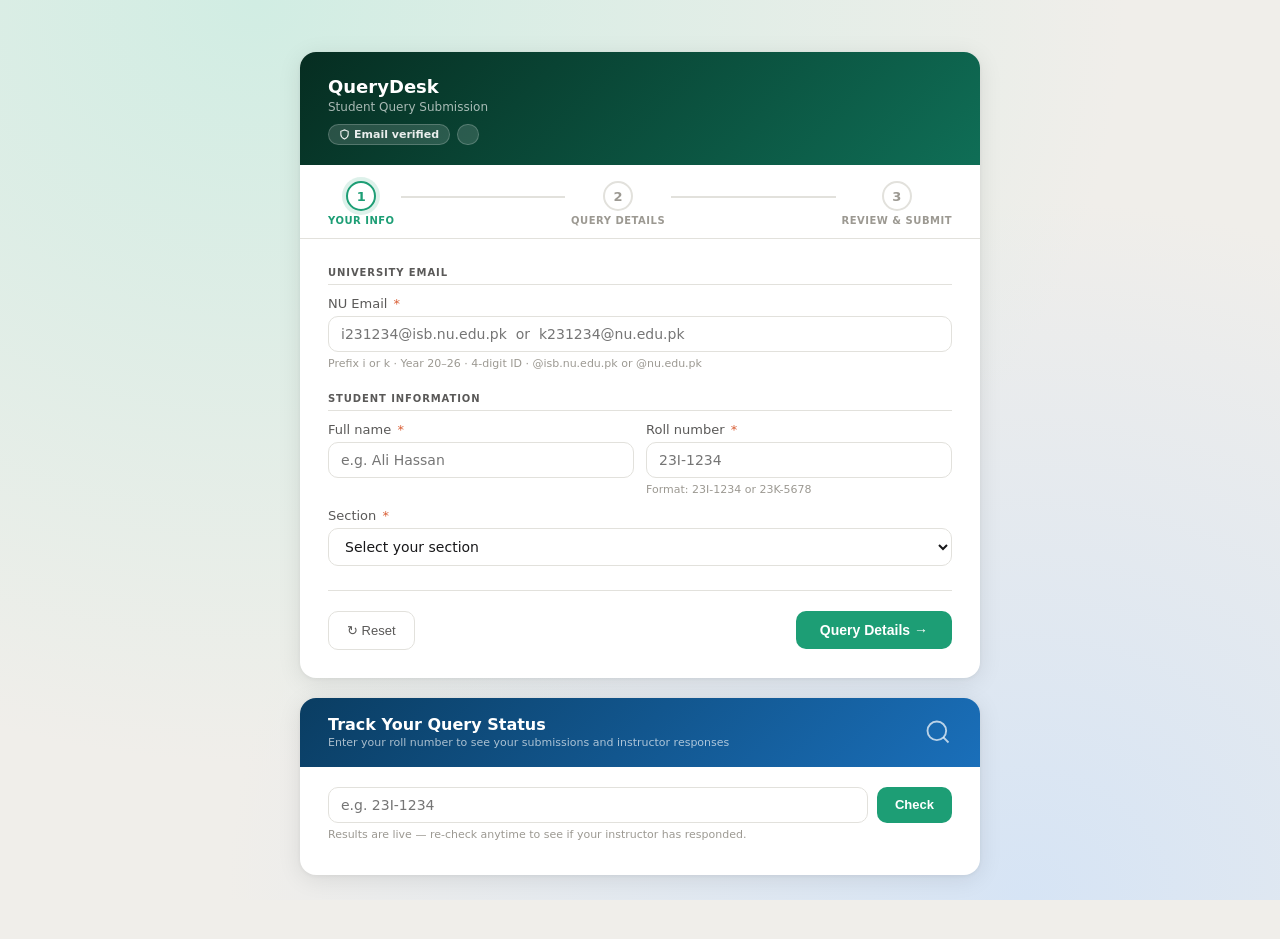
==== commit 903880b4: "v2.0: token auth, OTP tracker, JSONP submit, remove hardcoded branding - gas/Config.gs: password-in-" ====
--- a/index.html
+++ b/index.html
@@ -1,198 +1,45 @@
-﻿<!DOCTYPE html>
+<!DOCTYPE html>
 <html lang="en">
 <head>
 <meta charset="UTF-8"/>
 <meta name="viewport" content="width=device-width, initial-scale=1.0"/>
 <title>QueryDesk</title>
-<style>
-:root {
-  --g1: #1D9E75; --g2: #0F6E56; --g3: #062d21;
-  --gl: #E1F5EE; --gm: #5DCAA5;
-  --b1: #1a6fba; --b2: #0a3d62; --bl: #e6f1fb;
-  --red: #D85A30; --rl: #faece7;
-  --amb: #b96a00; --al: #fef3e2;
-  --border: #e2e1dc; --gray: #f6f5f0;
-  --text: #18181a; --ts: #5a5958; --th: #9c9992;
-  --white: #fff;
-  --r: 10px; --rl2: 16px;
-  --shadow: 0 4px 24px rgba(0,0,0,.09), 0 1px 4px rgba(0,0,0,.05);
-}
-* { box-sizing: border-box; margin: 0; padding: 0; }
-body {
-  font-family: -apple-system, BlinkMacSystemFont, 'Segoe UI', system-ui, sans-serif;
-  min-height: 100vh;
-  background:
-    radial-gradient(ellipse at 20% 0%, #d1ede3 0%, transparent 60%),
-    radial-gradient(ellipse at 80% 100%, #d6e4f5 0%, transparent 55%),
-    #f0eeea;
-  background-attachment: fixed;
-  color: var(--text);
-  padding: 2rem 1rem 4rem;
-}
-.page-wrap { max-width: 680px; margin: 0 auto; }
-.top-bar { display: flex; align-items: center; justify-content: space-between; margin-bottom: 1.25rem; }
-.top-bar .uni { font-size: 11px; font-weight: 700; letter-spacing: .08em; color: var(--ts); text-transform: uppercase; }
-.top-bar a { font-size: 12px; color: var(--g1); text-decoration: none; }
-.top-bar a:hover { text-decoration: underline; }
-.main-card { background: var(--white); border-radius: var(--rl2); box-shadow: var(--shadow); overflow: hidden; margin-bottom: 1.25rem; }
-.card-head { background: linear-gradient(135deg, var(--g3) 0%, var(--g2) 100%); padding: 1.5rem 1.75rem 1.25rem; }
-.card-head h1 { font-size: 18px; font-weight: 700; color: #fff; }
-.card-head p  { font-size: 12px; color: rgba(255,255,255,.65); margin-top: 3px; }
-.head-badges  { display: flex; gap: 7px; flex-wrap: wrap; margin-top: 10px; }
-.head-badge { display: inline-flex; align-items: center; gap: 4px; font-size: 11px; font-weight: 600; padding: 3px 10px; border-radius: 99px; background: rgba(255,255,255,.14); color: rgba(255,255,255,.9); border: 1px solid rgba(255,255,255,.2); }
-.step-bar { display: flex; align-items: center; justify-content: center; padding: 1rem 1.75rem .75rem; border-bottom: 1px solid var(--border); }
-.step-item { display: flex; flex-direction: column; align-items: center; gap: 4px; flex: 0 0 auto; }
-.step-dot { width: 30px; height: 30px; border-radius: 50%; display: flex; align-items: center; justify-content: center; font-size: 13px; font-weight: 700; transition: all .25s; border: 2px solid var(--border); background: var(--white); color: var(--th); }
-.step-dot.done   { background: var(--g1); border-color: var(--g1); color: #fff; }
-.step-dot.active { background: var(--white); border-color: var(--g1); color: var(--g1); box-shadow: 0 0 0 4px rgba(29,158,117,.15); }
-.step-label { font-size: 10px; font-weight: 600; color: var(--th); letter-spacing: .05em; text-transform: uppercase; }
-.step-label.active { color: var(--g1); }
-.step-label.done   { color: var(--g2); }
-.step-line { flex: 1; height: 2px; background: var(--border); margin: 0 6px; margin-bottom: 14px; transition: background .3s; }
-.step-line.done { background: var(--g1); }
-.card-body { padding: 1.75rem; }
-.step-panel { display: none; animation: fadeSlide .22s ease; }
-.step-panel.active { display: block; }
-@keyframes fadeSlide { from { opacity:0; transform:translateY(6px); } to { opacity:1; transform:translateY(0); } }
-.stitle { font-size: 10px; font-weight: 700; letter-spacing: .09em; text-transform: uppercase; color: var(--ts); margin: 1.4rem 0 .7rem; padding-bottom: 6px; border-bottom: 1px solid var(--border); }
-.stitle:first-child { margin-top: 0; }
-.frow { display: grid; gap: 12px; margin-bottom: 12px; }
-.frow.two   { grid-template-columns: 1fr 1fr; }
-.frow.three { grid-template-columns: 1fr 1fr 1fr; }
-.field { display: flex; flex-direction: column; gap: 5px; }
-label { font-size: 13px; color: var(--ts); font-weight: 500; }
-label .req { color: var(--red); margin-left: 2px; }
-input, select, textarea { font-family: inherit; font-size: 14px; color: var(--text); background: var(--white); border: 1.5px solid var(--border); border-radius: var(--r); padding: 9px 12px; width: 100%; outline: none; transition: border-color .15s, box-shadow .15s; }
-input:focus, select:focus, textarea:focus { border-color: var(--g1); box-shadow: 0 0 0 3px rgba(29,158,117,.13); }
-textarea { resize: vertical; min-height: 90px; line-height: 1.6; }
-.hint { font-size: 11px; color: var(--th); }
-.err  { font-size: 11px; color: var(--red); display: none; margin-top: 2px; }
-.field-invalid input, .field-invalid select, .field-invalid textarea { border-color: var(--red) !important; }
-.email-wrap { position: relative; }
-.email-wrap input { padding-right: 34px; }
-.eicon { position: absolute; right: 11px; top: 50%; transform: translateY(-50%); font-size: 15px; display: none; }
-.type-grid { display: grid; grid-template-columns: repeat(3,1fr); gap: 9px; margin-bottom: 6px; }
-.type-card { position: relative; border: 1.5px solid var(--border); border-radius: var(--r); padding: 13px 9px; cursor: pointer; text-align: center; transition: all .15s; user-select: none; }
-.type-card:hover    { border-color: var(--g1); background: var(--gl); }
-.type-card.selected { border-color: var(--g1); background: var(--gl); }
-.type-card svg      { display: block; margin: 0 auto 7px; }
-.type-card .tc-label { font-size: 13px; font-weight: 700; color: var(--text); }
-.type-card .tc-sub   { font-size: 11px; color: var(--ts); margin-top: 2px; }
-.check-tick { position: absolute; top: -7px; right: -7px; width: 20px; height: 20px; border-radius: 50%; background: var(--g1); color: #fff; font-size: 11px; font-weight: 700; display: none; align-items: center; justify-content: center; box-shadow: 0 1px 4px rgba(0,0,0,.2); }
-.type-card.selected .check-tick { display: flex; }
-.type-section { margin-top: 10px; border-radius: var(--r); border: 1.5px solid var(--border); overflow: hidden; animation: fadeSlide .2s ease; }
-.type-sec-head { display: flex; align-items: center; justify-content: space-between; padding: 10px 14px; background: linear-gradient(90deg,#f7f7f5,#fff); border-bottom: 1px solid var(--border); }
-.dyn-badge { display: inline-flex; align-items: center; font-size: 11px; font-weight: 700; padding: 3px 10px; border-radius: 99px; }
-.remove-btn { background: none; border: 1px solid var(--border); border-radius: 6px; padding: 3px 9px; font-size: 11px; color: var(--ts); cursor: pointer; }
-.remove-btn:hover { background: var(--rl); border-color: var(--red); color: var(--red); }
-.type-sec-body { padding: 14px; background: var(--gray); }
-.lab-chips { display: grid; grid-template-columns: repeat(7,1fr); gap: 7px; margin: 6px 0 4px; }
-.lab-chip { border: 1.5px solid var(--border); border-radius: 7px; padding: 7px 3px; cursor: pointer; text-align: center; font-size: 12px; font-weight: 600; color: var(--ts); user-select: none; transition: all .13s; background: var(--white); }
-.lab-chip:hover  { border-color: var(--g1); color: var(--g1); }
-.lab-chip.active { border-color: var(--g1); background: var(--gl); color: var(--g2); }
-.lrow { display: flex; flex-wrap: wrap; gap: 9px; align-items: flex-end; padding: 9px 11px; background: var(--white); border: 1px solid var(--border); border-radius: 8px; margin-top: 7px; }
-.lrow-label { font-size: 12px; font-weight: 700; min-width: 48px; padding-bottom: 9px; color: var(--ts); align-self: flex-end; }
-.lrow .field { flex: 1; min-width: 120px; margin-bottom: 0; }
-.file-zone { border: 1.5px dashed var(--border); border-radius: var(--r); padding: 18px; text-align: center; cursor: pointer; background: var(--gray); transition: border-color .15s; }
-.file-zone:hover { border-color: var(--g1); }
-.file-zone p     { font-size: 13px; color: var(--ts); margin-top: 6px; }
-.file-sub        { font-size: 11px; color: var(--th) !important; }
-.file-name       { font-size: 12px; color: var(--g1); margin-top: 6px; font-weight: 600; }
-.review-student { background: var(--gl); border: 1.5px solid var(--gm); border-radius: var(--r); padding: 13px 16px; margin-bottom: 12px; display: flex; flex-wrap: wrap; gap: 12px 24px; }
-.review-student .rv-field { display: flex; flex-direction: column; gap: 1px; }
-.rv-label { font-size: 10px; font-weight: 700; letter-spacing: .07em; text-transform: uppercase; color: var(--g2); }
-.rv-val   { font-size: 14px; font-weight: 600; color: var(--text); }
-.review-qcard { border: 1.5px solid var(--border); border-radius: var(--r); overflow: hidden; margin-bottom: 10px; }
-.rq-head { display: flex; align-items: center; justify-content: space-between; padding: 9px 14px; background: linear-gradient(90deg,#f7f7f5,#fff); border-bottom: 1px solid var(--border); }
-.rq-num  { font-size: 11px; color: var(--th); }
-.rq-body { padding: 13px 14px; font-size: 13px; }
-.rq-row  { display: flex; gap: 6px; flex-wrap: wrap; margin-bottom: 6px; }
-.rq-item { background: var(--gray); border: 1px solid var(--border); border-radius: 6px; padding: 3px 9px; font-size: 12px; }
-.rq-item strong { font-weight: 600; color: var(--ts); margin-right: 3px; }
-.rq-desc { border-left: 3px solid var(--g1); padding-left: 11px; color: var(--ts); font-style: italic; font-size: 13px; line-height: 1.6; margin-top: 8px; }
-.review-note { font-size: 12px; color: var(--ts); text-align: center; padding: 8px; border-radius: 7px; background: var(--al); border: 1px solid #f5d9a0; margin-top: 4px; margin-bottom: 12px; }
-.nav-row { display: flex; align-items: center; justify-content: space-between; margin-top: 1.5rem; padding-top: 1.25rem; border-top: 1px solid var(--border); }
-.btn-primary { background: var(--g1); color: #fff; border: none; border-radius: var(--r); padding: 11px 24px; font-size: 14px; font-weight: 700; cursor: pointer; display: inline-flex; align-items: center; gap: 7px; transition: background .15s; }
-.btn-primary:hover    { background: var(--g2); }
-.btn-primary:disabled { background: var(--gm); cursor: not-allowed; }
-.btn-ghost { background: none; border: 1.5px solid var(--border); border-radius: var(--r); padding: 11px 18px; font-size: 13px; color: var(--ts); cursor: pointer; }
-.btn-ghost:hover { background: var(--gray); }
-.spin { display: inline-block; width: 14px; height: 14px; border: 2px solid rgba(255,255,255,.4); border-top-color: #fff; border-radius: 50%; animation: rot .6s linear infinite; }
-@keyframes rot { to { transform: rotate(360deg); } }
-.hp { position: absolute; left: -9999px; opacity: 0; height: 0; overflow: hidden; }
-.rate-err { display: none; background: var(--rl); border: 1px solid #f0997b; border-radius: var(--r); padding: 10px 14px; font-size: 13px; color: var(--red); margin-bottom: 12px; text-align: center; }
-.success-card { display: none; background: var(--white); border-radius: var(--rl2); box-shadow: var(--shadow); overflow: hidden; margin-bottom: 1.25rem; }
-.suc-head { background: linear-gradient(135deg, var(--g3) 0%, var(--g2) 100%); padding: 2rem 1.75rem; text-align: center; }
-.suc-head h2 { font-size: 20px; font-weight: 700; color: #fff; margin-top: 12px; }
-.suc-head p  { font-size: 13px; color: rgba(255,255,255,.75); margin-top: 6px; line-height: 1.7; }
-.suc-body    { padding: 1.5rem 1.75rem; }
-.suc-refs    { display: flex; flex-wrap: wrap; gap: 8px; justify-content: center; margin: 12px 0; }
-.ref-pill { font-family: ui-monospace,'Cascadia Code',monospace; font-size: 12px; font-weight: 700; background: var(--gl); color: var(--g2); border: 1.5px solid var(--gm); border-radius: 99px; padding: 5px 14px; letter-spacing: .04em; }
-.suc-tracker-hint { text-align: center; font-size: 13px; color: var(--ts); background: var(--bl); border: 1px solid #b3d4f0; border-radius: var(--r); padding: 10px 14px; margin-top: 4px; }
-.suc-body .btn-primary { display: flex; margin: 16px auto 0; }
-.tracker-card { background: var(--white); border-radius: var(--rl2); box-shadow: var(--shadow); overflow: hidden; }
-.tracker-head { background: linear-gradient(135deg, var(--b2) 0%, var(--b1) 100%); padding: 1.1rem 1.75rem; display: flex; align-items: center; justify-content: space-between; }
-.tracker-head h2 { font-size: 16px; font-weight: 700; color: #fff; }
-.tracker-head p  { font-size: 11px; color: rgba(255,255,255,.65); margin-top: 2px; }
-.tracker-body    { padding: 1.25rem 1.75rem; }
-.tracker-search  { display: flex; gap: 9px; }
-.tracker-search input { flex: 1; border-radius: var(--r); }
-.tracker-search .btn-primary { padding: 9px 18px; font-size: 13px; flex-shrink: 0; }
-.tracker-hint { font-size: 11px; color: var(--th); margin-top: 5px; }
-.tracker-err  { font-size: 12px; color: var(--red); display: none; margin-top: 5px; }
-.status-list { margin-top: 14px; display: flex; flex-direction: column; gap: 9px; }
-.status-item { border: 1.5px solid var(--border); border-radius: var(--r); overflow: hidden; animation: fadeSlide .2s ease; }
-.si-head { display: flex; align-items: center; gap: 8px; flex-wrap: wrap; padding: 9px 13px; background: var(--gray); border-bottom: 1px solid var(--border); }
-.si-ref  { font-family: ui-monospace,monospace; font-size: 11px; font-weight: 700; color: var(--text); flex: 1; }
-.si-ts   { font-size: 10px; color: var(--th); margin-left: auto; }
-.si-lab  { font-size: 11px; color: var(--ts); }
-.si-body { padding: 11px 13px; }
-.status-badge { display: inline-flex; align-items: center; gap: 5px; font-size: 12px; font-weight: 700; padding: 4px 12px; border-radius: 99px; }
-.st-pending  { background: var(--al); color: var(--amb); border: 1px solid #f5d9a0; }
-.st-resolved { background: var(--gl); color: var(--g2); border: 1.5px solid var(--gm); }
-.st-rejected { background: var(--rl); color: var(--red); border: 1px solid #f0c0b0; }
-.st-review   { background: var(--bl); color: var(--b1); border: 1px solid #b3d4f0; }
-.instructor-note { margin-top: 9px; padding: 9px 12px; border-left: 3px solid var(--b1); background: var(--bl); border-radius: 0 7px 7px 0; font-size: 13px; color: var(--b2); line-height: 1.6; }
-.instructor-note strong { font-size: 10px; text-transform: uppercase; letter-spacing: .07em; display: block; margin-bottom: 3px; }
-.tracker-empty { text-align: center; padding: 2rem; color: var(--th); font-size: 13px; }
-.tb-att { background: #E1F5EE; color: #0F6E56; }
-.tb-mrk { background: #FAEEDA; color: #854F0B; }
-.tb-asg { background: #E6F1FB; color: #185FA5; }
-.tb-fin { background: #F0ECFA; color: #6B3FA0; }
-.tb-prj { background: #E0F4F4; color: #0B7A75; }
-@media (max-width:560px) {
-  .card-body,.tracker-body,.suc-body{padding:1.25rem}
-  .card-head{padding:1.25rem}
-  .frow.two{grid-template-columns:1fr}
-  .frow.three{grid-template-columns:1fr 1fr}
-  .type-grid{grid-template-columns:1fr 1fr}
-  .lab-chips{grid-template-columns:repeat(4,1fr)}
-  .lrow{flex-direction:column}
-  .step-label{display:none}
-}
-</style>
+<link rel="stylesheet" href="css/student.css"/>
 </head>
+
 <body>
 <div id="offline-banner" style="display:none;position:fixed;top:0;left:0;right:0;background:#b91c1c;color:#fff;text-align:center;font-size:13px;font-weight:600;padding:10px 16px;z-index:9999;letter-spacing:.01em">
   \u26a0\ufe0f You are offline &mdash; check your connection before submitting
 </div>
 <div class="page-wrap">
   <div class="top-bar">
-    <span class="uni">FAST-NUCES &middot; Islamabad</span>
-    <a href="admin.html">Instructor login &rarr;</a>
+    <span class="uni"></span><!-- filled dynamically by applyCourseBranding() -->
+    
+  </div>
+
+  <!-- Announcement banner (shown when admin sets announcement text) -->
+  <div id="announce-banner" style="display:none" class="announce-banner">
+    <svg width="16" height="16" viewBox="0 0 24 24" fill="none" stroke="currentColor" stroke-width="2.2"><circle cx="12" cy="12" r="10"/><line x1="12" y1="8" x2="12" y2="12"/><line x1="12" y1="16" x2="12.01" y2="16"/></svg>
+    <span id="announce-text"></span>
+  </div>
+  <!-- Closed state (shown when admin disables submissions) -->
+  <div id="closed-card" style="display:none" class="closed-card">
+    <svg width="44" height="44" viewBox="0 0 24 24" fill="none" stroke="#D85A30" stroke-width="1.5" style="margin:0 auto;display:block"><rect x="3" y="11" width="18" height="11" rx="2"/><path d="M7 11V7a5 5 0 0110 0v4"/></svg>
+    <h2>Submissions Closed</h2>
+    <p id="closed-msg">Query submission is currently closed. Please check back later.</p>
   </div>
 
   <!-- MAIN FORM CARD -->
   <div class="main-card" id="main-card">
     <div class="card-head">
       <h1>QueryDesk</h1>
-      <p>Student Query Submission &nbsp;&middot;&nbsp; Spring 2026</p>
+      <p>Student Query Submission</p>
       <div class="head-badges">
-        <span class="head-badge">
+        <span class="head-badge" id="email-badge">
           <svg width="11" height="11" viewBox="0 0 24 24" fill="none" stroke="currentColor" stroke-width="2.5"><path d="M12 22s8-4 8-10V5l-8-3-8 3v7c0 6 8 10 8 10z"/></svg>
-          NU email verified
-        </span>
-        <span class="head-badge">BSBA-6A &middot; BSBA-6B &middot; MSBA</span>
+          Email verified
+        </span><!-- domain filled dynamically -->
+        <span class="head-badge" id="sections-badge"></span><!-- sections filled dynamically -->
       </div>
     </div>
 
@@ -349,475 +196,8 @@
   </div>
 </div>
 
-<script>
-var SCRIPT_URL   = 'https://script.google.com/macros/s/AKfycbwIXl9VGefgmE-JGYftiqCduDcZ8wlFngKPMpGW-odaJ747pa5MDZttwfeG_Yr9hfoC8w/exec';
-var MAX_PER_HOUR = 5;
-var EMAIL_RE = /^[ik](2[0-6])\d{4}@(isb\.)?nu\.edu\.pk$/i;
-var ROLL_RE  = /^\d{2}[IKik]-\d{4}$/;
-
-var selectedTypes  = new Set();
-var labSelections  = {};
-var loadedSettings = null;
-var loadedCourse   = { courseName:'QueryDesk', isLab:true, sessionCount:14, sessionLabel:'Lab', sections:['BSBA-6A','BSBA-6B','MSBA'], term:'Spring 2026', instructorName:'' };
-var currentStep    = 1;
-var attachmentBase64 = ''; var attachmentFileName = ''; var attachmentMimeType = ''; var attachmentReading = false;
-var isUrgent = false;
-
-var ALL_TYPES = {
-  attendance: { label:'Attendance', sub:'Missed / not marked', needsLab:true, badgeClass:'tb-att', badge:'Attendance query', icon:'<svg width="22" height="22" viewBox="0 0 24 24" fill="none" stroke="#1D9E75" stroke-width="1.8"><rect x="3" y="4" width="18" height="18" rx="2"/><line x1="16" y1="2" x2="16" y2="6"/><line x1="8" y1="2" x2="8" y2="6"/><line x1="3" y1="10" x2="21" y2="10"/><circle cx="12" cy="16" r="1.5" fill="#1D9E75"/></svg>' },
-  marks:      { label:'Lab Marks',  sub:'Score discrepancy',  needsLab:true, badgeClass:'tb-mrk', badge:'Lab marks query', icon:'<svg width="22" height="22" viewBox="0 0 24 24" fill="none" stroke="#854F0B" stroke-width="1.8"><path d="M9 11l3 3L22 4"/><path d="M21 12v7a2 2 0 01-2 2H5a2 2 0 01-2-2V5a2 2 0 012-2h11"/></svg>' },
-  assignment: { label:'Assignment', sub:'Assignment marks',   needsLab:false,badgeClass:'tb-asg', badge:'Assignment query', icon:'<svg width="22" height="22" viewBox="0 0 24 24" fill="none" stroke="#185FA5" stroke-width="1.8"><path d="M14 2H6a2 2 0 00-2 2v16a2 2 0 002 2h12a2 2 0 002-2V8z"/><polyline points="14 2 14 8 20 8"/><line x1="16" y1="13" x2="8" y2="13"/><line x1="16" y1="17" x2="8" y2="17"/></svg>' },
-  final:      { label:'Final Marks',sub:'Final exam / theory',needsLab:false,badgeClass:'tb-fin', badge:'Final marks query', icon:'<svg width="22" height="22" viewBox="0 0 24 24" fill="none" stroke="#6B3FA0" stroke-width="1.8"><circle cx="12" cy="12" r="10"/><polyline points="12 6 12 12 16 14"/></svg>' },
-  project:    { label:'Project Marks',sub:'Project / term work',needsLab:false,badgeClass:'tb-prj', badge:'Project marks query', icon:'<svg width="22" height="22" viewBox="0 0 24 24" fill="none" stroke="#0B7A75" stroke-width="1.8"><polygon points="12 2 15.09 8.26 22 9.27 17 14.14 18.18 21.02 12 17.77 5.82 21.02 7 14.14 2 9.27 8.91 8.26 12 2"/></svg>' }
-};
-
-// STEP WIZARD
-function setStep(n) {
-  currentStep = n;
-  [1,2,3].forEach(function(i) {
-    var panel = document.getElementById('panel'+i);
-    var dot   = document.getElementById('sd'+i);
-    var lbl   = document.getElementById('sl'+i);
-    panel.classList.toggle('active', i===n);
-    dot.classList.toggle('active', i===n);
-    dot.classList.toggle('done',   i<n);
-    lbl.className = 'step-label'+(i===n?' active':i<n?' done':'');
-    dot.textContent = i<n ? '\u2713' : String(i);
-  });
-  document.getElementById('line1').classList.toggle('done', n>1);
-  document.getElementById('line2').classList.toggle('done', n>2);
-  document.querySelector('.main-card').scrollIntoView({behavior:'smooth',block:'start'});
-}
-function goStep1() { setStep(1); }
-function goStep2() { if(validateStep1()) setStep(2); }
-function goStep3() { if(attachmentReading){alert('Please wait — file is still being read.');return;} if(validateStep2()) { buildReview(); setStep(3); } }
-
-// VALIDATION
-function validateStep1() {
-  clearAllErrors();
-  var ok=true;
-  if(!EMAIL_RE.test(gv('email').trim())) { showErr('email');   ok=false; }
-  if(gv('name').trim().length<2)         { showErr('name');    ok=false; }
-  if(!ROLL_RE.test(gv('roll').trim()))   { showErr('roll');    ok=false; }
-  if(!gv('section'))                     { showErr('section'); ok=false; }
-  return ok;
-}
-function validateStep2() {
-  var ok=true;
-  if(selectedTypes.size===0) { document.getElementById('err-type').style.display='block'; ok=false; }
-  selectedTypes.forEach(function(key) {
-    var t=ALL_TYPES[key];
-    if(t.needsLab) {
-      var sel=labSelections[key]||new Set();
-      if(sel.size===0) { var e=document.getElementById('err-labnum-'+key); if(e) e.style.display='block'; ok=false; }
-      else sel.forEach(function(lab) {
-        var n=lab.replace('Lab ','');
-        var el=document.getElementById('ldate-'+key+'-'+n);
-        if(el&&!el.value) { el.style.borderColor='var(--red)'; var er=document.getElementById('err-ldate-'+key+'-'+n); if(er) er.style.display='block'; ok=false; }
-      });
-    }
-    var desc=gv('desc-'+key).trim();
-    if(desc.length<15) { var fd=document.getElementById('f-desc-'+key); if(fd) fd.classList.add('field-invalid'); var ed=document.getElementById('err-desc-'+key); if(ed) ed.style.display='block'; ok=false; }
-  });
-  return ok;
-}
-function clearAllErrors() {
-  document.querySelectorAll('.field-invalid').forEach(function(f){f.classList.remove('field-invalid');});
-  document.querySelectorAll('.err').forEach(function(e){e.style.display='none';});
-}
-
-// REVIEW
-function buildReview() {
-  var html='';
-  html+='<div class="review-student">'+rv('Name',esc(gv('name').trim()))+rv('Roll',esc(gv('roll').trim().toUpperCase()))+rv('Section',esc(gv('section')))+rv('Email',esc(gv('email').trim().toLowerCase()))+'</div>';
-  var qIdx=0;
-  selectedTypes.forEach(function(key) {
-    qIdx++;
-    var t=ALL_TYPES[key], body='';
-    if(t.needsLab) {
-      var sel=Array.from(labSelections[key]||new Set()).sort(function(a,b){return parseInt(a.replace('Lab ',''))-parseInt(b.replace('Lab ',''));});
-      sel.forEach(function(lab) {
-        var n=lab.replace('Lab ','');
-        var date=gv('ldate-'+key+'-'+n)||'--';
-        var parts='<strong>'+esc(lab)+'</strong> &middot; '+esc(date);
-        if(key==='attendance'){var iss=gv('lissue-'+key+'-'+n);if(iss)parts+=' &middot; '+esc(iss);}
-        else if(key==='marks'){var aw=gv('lmawd-'+key+'-'+n);var ex=gv('lmexp-'+key+'-'+n);var dc=gv('lmdisc-'+key+'-'+n);if(aw)parts+=' &middot; Awarded: '+esc(aw);if(ex)parts+=' &middot; Expected: '+esc(ex);if(dc)parts+=' &middot; '+esc(dc);}
-        body+='<div class="rq-row"><div class="rq-item">'+parts+'</div></div>';
-      });
-    } else {
-      var items=[];
-      if(gv('d-assno-'+key))   items.push(rvItem('Assignment',gv('d-assno-'+key)));
-      if(gv('d-assdate-'+key)) items.push(rvItem('Submission date',gv('d-assdate-'+key)));
-      if(gv('d-findate-'+key)) items.push(rvItem('Exam date',gv('d-findate-'+key)));
-      if(gv('d-finq-'+key))    items.push(rvItem('Question',gv('d-finq-'+key)));
-      if(gv('d-projt-'+key))   items.push(rvItem('Project',gv('d-projt-'+key)));
-      if(gv('d-projdate-'+key))items.push(rvItem('Defence date',gv('d-projdate-'+key)));
-      if(gv('d-mawd-'+key))    items.push(rvItem('Marks awarded',gv('d-mawd-'+key)));
-      if(gv('d-mexp-'+key))    items.push(rvItem('Marks expected',gv('d-mexp-'+key)));
-      if(gv('d-mdisc-'+key))   items.push(rvItem('Issue',gv('d-mdisc-'+key)));
-      if(items.length) body+='<div class="rq-row">'+items.join('')+'</div>';
-    }
-    var desc=esc(gv('desc-'+key).trim());
-    if(desc) body+='<div class="rq-desc">'+desc.replace(/\n/g,'<br>')+'</div>';
-    html+='<div class="review-qcard"><div class="rq-head"><span class="dyn-badge '+t.badgeClass+'">'+t.badge+'</span><span class="rq-num">Query '+qIdx+' of '+selectedTypes.size+'</span></div><div class="rq-body">'+body+'</div></div>';
-  });
-  if(attachmentFileName) html+='<div style="background:var(--bl);border:1.5px solid #b3d4f0;border-radius:var(--r);padding:9px 14px;font-size:13px;color:var(--b2);margin-bottom:10px">&#128206; <strong>Attachment:</strong> '+esc(attachmentFileName)+'</div>';
-  if(isUrgent) html+='<div style="background:#fee2e2;border:1.5px solid #fca5a5;border-radius:var(--r);padding:9px 14px;font-size:13px;color:#b91c1c;font-weight:700;margin-bottom:10px">&#128308; Marked as Urgent — instructor will be notified immediately</div>';
-  html+='<div class="review-note">&#9757; This is exactly what will be forwarded to your instructor.</div>';
-  document.getElementById('review-content').innerHTML=html;
-}
-function rv(label,val){ return '<div class="rv-field"><span class="rv-label">'+label+'</span><span class="rv-val">'+val+'</span></div>'; }
-function rvItem(label,val){ return '<div class="rq-item"><strong>'+esc(label)+'</strong> '+esc(val)+'</div>'; }
-function esc(s){ return String(s).replace(/&/g,'&amp;').replace(/</g,'&lt;').replace(/>/g,'&gt;').replace(/"/g,'&quot;'); }
-
-// TYPE CARDS
-function renderQueryCards() {
-  var grid=document.getElementById('type-grid');
-  var enabled=Object.keys(ALL_TYPES).filter(function(k){return loadedSettings[k];});
-  if(enabled.length===0){grid.innerHTML='<p style="color:var(--th);font-size:13px;grid-column:1/-1;padding:12px 0">No query types currently enabled.</p>';return;}
-  var cols=enabled.length<=2?enabled.length:enabled.length<=4?2:3;
-  grid.style.gridTemplateColumns='repeat('+cols+',1fr)';
-  grid.innerHTML='';
-  enabled.forEach(function(key){
-    var t=ALL_TYPES[key];
-    var card=document.createElement('div');
-    card.className='type-card'+(selectedTypes.has(key)?' selected':'');
-    card.dataset.key=key;
-    card.innerHTML='<div class="check-tick">\u2713</div>'+t.icon+'<div class="tc-label">'+t.label+'</div><div class="tc-sub">'+t.sub+'</div>';
-    card.onclick=(function(k){return function(){toggleType(k);};})(key);
-    grid.appendChild(card);
-  });
-}
-function toggleType(key) {
-  var card=document.querySelector('.type-card[data-key="'+key+'"]');
-  if(selectedTypes.has(key)) {
-    selectedTypes.delete(key);
-    if(card) card.classList.remove('selected');
-    var sec=document.getElementById('tsec-'+key);
-    if(sec) sec.style.display='none';
-  } else {
-    selectedTypes.add(key);
-    if(card) card.classList.add('selected');
-    document.getElementById('err-type').style.display='none';
-    var sec=document.getElementById('tsec-'+key);
-    if(!sec){sec=buildTypeSection(key);document.getElementById('type-sections').appendChild(sec);}
-    else sec.style.display='';
-  }
-}
-
-// BUILD TYPE SECTION
-function buildTypeSection(key) {
-  var t=ALL_TYPES[key];
-  var today=new Date().toISOString().split('T')[0];
-  var sec=document.createElement('div');
-  sec.id='tsec-'+key; sec.className='type-section';
-  var hdr=document.createElement('div');
-  hdr.className='type-sec-head';
-  hdr.innerHTML='<span class="dyn-badge '+t.badgeClass+'">'+t.badge+'</span><button class="remove-btn" onclick="toggleType(\''+key+'\')">Remove \u2715</button>';
-  sec.appendChild(hdr);
-  var body=document.createElement('div');
-  body.className='type-sec-body';
-  if(t.needsLab) {
-    var sessionLbl    = (loadedCourse && loadedCourse.sessionLabel) || 'Lab';
-    var sessionCount  = (loadedCourse && loadedCourse.sessionCount) || 14;
-    var isLabCourse   = !(loadedCourse && loadedCourse.isLab === false);
-    labSelections[key]=new Set();
-    if(isLabCourse) {
-    var lbl=document.createElement('label');
-    lbl.innerHTML=sessionLbl+' number(s) <span class="req">*</span><span style="font-weight:400;color:var(--th);margin-left:5px">(select one or more)</span>';
-    body.appendChild(lbl);
-    var grid=document.createElement('div');
-    grid.className='lab-chips'; grid.id='lchips-'+key;
-    body.appendChild(grid);
-    for(var i=1;i<=sessionCount;i++){
-      (function(n,tk,sl){
-        var chip=document.createElement('div');
-        chip.className='lab-chip'; chip.textContent=sl+' '+n; chip.dataset.lab=sl+' '+n;
-        chip.onclick=function(){toggleLabForType(chip,tk);};
-        grid.appendChild(chip);
-      })(i,key,sessionLbl);
-    }
-    var lErr=document.createElement('span');
-    lErr.className='err'; lErr.id='err-labnum-'+key; lErr.textContent='Please select at least one '+sessionLbl.toLowerCase()+'.';
-    body.appendChild(lErr);
-    var rows2=document.createElement('div'); rows2.id='lab-rows-'+key;
-    body.appendChild(rows2);
-    } else {
-      // Non-lab course: show a single date field for the session
-      var lErr=document.createElement('span');
-      lErr.className='err'; lErr.id='err-labnum-'+key; lErr.textContent='Please select at least one session.';
-      body.appendChild(lErr);
-      var rows2=document.createElement('div'); rows2.id='lab-rows-'+key;
-      body.appendChild(rows2);
-    }
-  } else {
-    var nf=document.createElement('div');
-    nf.innerHTML=buildNonLabHtml(key,today);
-    body.appendChild(nf);
-  }
-  var df=document.createElement('div'); df.style.marginTop='12px';
-  df.innerHTML='<div class="field" id="f-desc-'+key+'">'
-    +'<div style="display:flex;justify-content:space-between;align-items:baseline;margin-bottom:4px">'
-    +'<label style="margin:0">Description for this query <span class="req">*</span></label>'
-    +'<span id="cnt-'+key+'" style="font-size:11px;color:var(--th)">0\u202F/\u202F15\u00a0min</span>'
-    +'</div>'
-    +'<textarea id="desc-'+key+'" placeholder="Describe the issue \u2014 what happened, relevant dates, what you expect\u2026"'
-    +' oninput="updateCounter(\''+key+'\',this.value.length)"></textarea>'
-    +'<span class="err" id="err-desc-'+key+'">Please write at least 15 characters.</span>'
-    +'</div>';
-  body.appendChild(df);
-  sec.appendChild(body);
-  return sec;
-}
-function buildNonLabHtml(key,today) {
-  if(key==='assignment') return '<div class="frow two"><div class="field"><label>Assignment number / title</label><input type="text" id="d-assno-'+key+'" placeholder="e.g. Assignment 2"/></div><div class="field"><label>Submission date</label><input type="date" id="d-assdate-'+key+'" max="'+today+'"/></div></div><div class="frow three"><div class="field"><label>Marks awarded</label><input type="number" id="d-mawd-'+key+'" min="0" max="100" placeholder="14"/></div><div class="field"><label>Marks expected</label><input type="number" id="d-mexp-'+key+'" min="0" max="100" placeholder="20"/></div><div class="field"><label>Issue type</label><select id="d-mdisc-'+key+'"><option value="">Select</option><option>Not marked yet</option><option>Wrong marks entered</option><option>Penalty applied incorrectly</option><option>Partial despite complete work</option><option>Other</option></select></div></div>';
-  if(key==='final') return '<div class="frow two"><div class="field"><label>Exam date</label><input type="date" id="d-findate-'+key+'" max="'+today+'"/></div><div class="field"><label>Question / section (optional)</label><input type="text" id="d-finq-'+key+'" placeholder="e.g. Q3 Part B"/></div></div><div class="frow three"><div class="field"><label>Marks awarded</label><input type="number" id="d-mawd-'+key+'" min="0" max="100" placeholder="30"/></div><div class="field"><label>Marks expected</label><input type="number" id="d-mexp-'+key+'" min="0" max="100" placeholder="40"/></div><div class="field"><label>Discrepancy type</label><select id="d-mdisc-'+key+'"><option value="">Select</option><option>Marks not entered</option><option>Wrong marks entered</option><option>Checking mistake</option><option>Paper not returned</option><option>Other</option></select></div></div>';
-  if(key==='project') return '<div class="frow two"><div class="field"><label>Project title / phase</label><input type="text" id="d-projt-'+key+'" placeholder="e.g. Final Term Project &mdash; Phase 2"/></div><div class="field"><label>Submission / defence date</label><input type="date" id="d-projdate-'+key+'" max="'+today+'"/></div></div><div class="frow three"><div class="field"><label>Marks awarded</label><input type="number" id="d-mawd-'+key+'" min="0" max="100" placeholder="60"/></div><div class="field"><label>Marks expected</label><input type="number" id="d-mexp-'+key+'" min="0" max="100" placeholder="80"/></div><div class="field"><label>Issue type</label><select id="d-mdisc-'+key+'"><option value="">Select</option><option>Marks not entered</option><option>Wrong marks entered</option><option>Viva/presentation marks missing</option><option>Group member marks differ</option><option>Other</option></select></div></div>';
-  return '';
-}
-
-// LAB CHIPS
-function toggleLabForType(chip,typeKey) {
-  var lab=chip.dataset.lab, sel=labSelections[typeKey];
-  if(!sel) return;
-  if(sel.has(lab)){
-    sel.delete(lab); chip.classList.remove('active');
-    var row=document.getElementById('lrow-'+typeKey+'-'+lab.replace('Lab ',''));
-    if(row) row.remove();
-  } else {
-    sel.add(lab); chip.classList.add('active');
-    document.getElementById('err-labnum-'+typeKey).style.display='none';
-    insertLabDetailRow(typeKey,lab);
-  }
-}
-function insertLabDetailRow(typeKey,lab) {
-  var n=lab.replace('Lab ',''), today=new Date().toISOString().split('T')[0];
-  var container=document.getElementById('lab-rows-'+typeKey);
-  if(!container) return;
-  var row=document.createElement('div');
-  row.id='lrow-'+typeKey+'-'+n; row.className='lrow';
-  var inner='<span class="lrow-label">'+lab+'</span><div class="field"><label>Date <span class="req">*</span></label><input type="date" id="ldate-'+typeKey+'-'+n+'" max="'+today+'"/><span class="err" id="err-ldate-'+typeKey+'-'+n+'">Select date for '+lab+'.</span></div>';
-  if(typeKey==='attendance') inner+='<div class="field"><label>Issue</label><select id="lissue-'+typeKey+'-'+n+'"><option value="">Select issue</option><option>Present but not marked</option><option>Marked absent by mistake</option><option>Late entry not counted</option><option>Portal not showing attendance</option><option>Other</option></select></div>';
-  else if(typeKey==='marks') inner+='<div class="field"><label>Marks awarded</label><input type="number" id="lmawd-'+typeKey+'-'+n+'" min="0" max="100" placeholder="e.g. 7"/></div><div class="field"><label>Marks expected</label><input type="number" id="lmexp-'+typeKey+'-'+n+'" min="0" max="100" placeholder="e.g. 10"/></div><div class="field"><label>Discrepancy</label><select id="lmdisc-'+typeKey+'-'+n+'"><option value="">Select</option><option>Not entered in portal</option><option>Wrong marks entered</option><option>Partial despite complete work</option><option>Viva marks missing</option><option>Other</option></select></div>';
-  row.innerHTML=inner;
-  var existing=container.querySelectorAll('.lrow'), inserted=false;
-  for(var i=0;i<existing.length;i++){if(parseInt(existing[i].id.split('-').pop())>parseInt(n)){container.insertBefore(row,existing[i]);inserted=true;break;}}
-  if(!inserted) container.appendChild(row);
-}
-
-// SUBMIT
-function doSubmit() {
-  if(document.getElementById('hp').value) return;
-  if(!checkRate()){document.getElementById('rate-err').style.display='block';return;}
-  var btn=document.getElementById('submitBtn');
-  btn.disabled=true; btn.innerHTML='<span class="spin"></span> Submitting\u2026';
-  var ts=new Date().toLocaleString('en-PK',{timeZone:'Asia/Karachi'});
-  var email=gv('email').trim().toLowerCase(), name=gv('name').trim(), roll=gv('roll').trim().toUpperCase(), section=gv('section');
-  var payloads=[], refIds=[], idx=0;
-  selectedTypes.forEach(function(key){
-    var t=ALL_TYPES[key];
-    var ref='QRY-'+(Date.now()+idx).toString(36).toUpperCase().slice(-7);
-    idx++; refIds.push(ref);
-    var labsSorted=[],labDateParts=[],labIssueParts=[],labMawdParts=[],labMexpParts=[],labMdiscParts=[];
-    var extraDate='',marksAwarded='',marksExpected='',issue='',request='';
-    if(t.needsLab){
-      var sel=labSelections[key]||new Set();
-      labsSorted=Array.from(sel).sort(function(a,b){return parseInt(a.replace('Lab ',''))-parseInt(b.replace('Lab ',''));});
-      labsSorted.forEach(function(lab){
-        var n=lab.replace('Lab ','');
-        var ld=gv('ldate-'+key+'-'+n); if(ld) labDateParts.push(lab+': '+ld);
-        if(key==='attendance'){var iss=gv('lissue-'+key+'-'+n);if(iss)labIssueParts.push(lab+': '+iss);}
-        else if(key==='marks'){var aw=gv('lmawd-'+key+'-'+n);var ex=gv('lmexp-'+key+'-'+n);var dc=gv('lmdisc-'+key+'-'+n);if(aw)labMawdParts.push(lab+': '+aw);if(ex)labMexpParts.push(lab+': '+ex);if(dc)labMdiscParts.push(lab+': '+dc);}
-      });
-      issue=key==='attendance'?labIssueParts.join(' | '):labMdiscParts.join(' | ');
-      marksAwarded=labMawdParts.join(' | '); marksExpected=labMexpParts.join(' | ');
-    } else {
-      extraDate=gv('d-assdate-'+key)||gv('d-findate-'+key)||gv('d-projdate-'+key)||'';
-      marksAwarded=gv('d-mawd-'+key)||''; marksExpected=gv('d-mexp-'+key)||'';
-      issue=gv('d-mdisc-'+key)||''; request=gv('d-assno-'+key)||gv('d-finq-'+key)||gv('d-projt-'+key)||'';
-    }
-    payloads.push({action:'submit',referenceId:ref,timestamp:ts,email:email,name:name,rollNumber:roll,section:section,labNumber:labsSorted.join(', '),labDate:labDateParts.join(' | '),queryType:key,description:gv('desc-'+key).trim(),extraDate:extraDate,marksAwarded:marksAwarded,marksExpected:marksExpected,issue:issue,request:request,status:'Pending',notes:'',attachmentName:attachmentFileName,attachmentData:attachmentBase64,attachmentMimeType:attachmentMimeType,isUrgent:isUrgent});
-  });
-  submitAll(payloads,0,refIds,email,name,roll,section);
-}
-function submitAll(payloads,i,refIds,email,name,roll,section){
-  if(i>=payloads.length){showSuccess(refIds,email,name,roll,section);return;}
-  fetch(SCRIPT_URL,{method:'POST',mode:'no-cors',headers:{'Content-Type':'application/json'},body:JSON.stringify(payloads[i])})
-    .then(function(){submitAll(payloads,i+1,refIds,email,name,roll,section);})
-    .catch(function(){submitAll(payloads,i+1,refIds,email,name,roll,section);});
-}
-function showSuccess(refIds,email,name,roll,section){
-  document.getElementById('main-card').style.display='none';
-  document.getElementById('success-card').style.display='block';
-  document.getElementById('suc-msg').textContent=name+' ('+roll+') \u00b7 '+section+' \u2014 query recorded to '+email;
-  document.getElementById('suc-refs').innerHTML=refIds.map(function(r){return '<span class="ref-pill">'+esc(r)+'</span>';}).join('');
-  document.getElementById('submitBtn').disabled=false;
-  document.getElementById('submitBtn').innerHTML='Submit all queries \u2192';
-  document.getElementById('st-roll').value=roll;
-  document.querySelector('.tracker-card').scrollIntoView({behavior:'smooth',block:'start'});
-}
-
-// STATUS TRACKER
-var TYPE_BADGE={attendance:'tb-att',marks:'tb-mrk',assignment:'tb-asg',final:'tb-fin',project:'tb-prj'};
-var TYPE_LABEL={attendance:'Attendance',marks:'Lab Marks',assignment:'Assignment',final:'Final Marks',project:'Project'};
-function checkStatus(){
-  var roll=gv('st-roll').trim().toUpperCase();
-  var errEl=document.getElementById('st-err');
-  var list=document.getElementById('status-list');
-  errEl.style.display='none';
-  if(!ROLL_RE.test(roll)){errEl.style.display='block';return;}
-  list.innerHTML='<div class="tracker-empty">Checking\u2026</div>';
-  jsonpGet(SCRIPT_URL+'?action=getStatus&rollNumber='+encodeURIComponent(roll))
-    .then(function(d){
-      if(d.status==='ok') renderStatusResults(d.rows);
-      else list.innerHTML='<div class="tracker-empty">Could not load data. Please try again.</div>';
-    })
-    .catch(function(){list.innerHTML='<div class="tracker-empty">Connection error. Please try again.</div>';});
-}
-function renderStatusResults(rows){
-  var list=document.getElementById('status-list');
-  if(!rows||rows.length===0){list.innerHTML='<div class="tracker-empty">No queries found for this roll number.<br><span style="font-size:12px">Submit a query above and it will appear here.</span></div>';return;}
-  var html='';
-  rows.forEach(function(r){
-    var st=(r.status||'Pending').trim();
-    var stCls=st==='Resolved'?'st-resolved':st==='Rejected'?'st-rejected':st==='Reviewing'?'st-review':'st-pending';
-    var stIcon=st==='Resolved'?'\u2713':st==='Rejected'?'\u2717':st==='Reviewing'?'\uD83D\uDD0D':'\u23F3';
-    var typeCls=TYPE_BADGE[r.queryType]||'tb-att';
-    var typeLabel=TYPE_LABEL[r.queryType]||esc(r.queryType);
-    html+='<div class="status-item"><div class="si-head"><span class="si-ref">'+esc(r.referenceId)+'</span><span class="dyn-badge '+typeCls+'" style="font-size:10px;padding:2px 8px">'+typeLabel+'</span>'+(r.labNumber?'<span class="si-lab">'+esc(r.labNumber)+'</span>':'')+'<span class="si-ts">'+esc(r.timestamp)+'</span></div><div class="si-body"><span class="status-badge '+stCls+'">'+stIcon+' '+esc(st)+'</span>'+(r.notes?'<div class="instructor-note"><strong>Instructor comment</strong>'+esc(r.notes)+'</div>':'')+'</div></div>';
-  });
-  list.innerHTML=html;
-}
-
-// JSONP
-function jsonpGet(url){
-  return new Promise(function(resolve,reject){
-    var cbName='__gasJp'+Date.now()+Math.random().toString(36).slice(2,7);
-    var script=null;
-    var timer=setTimeout(function(){cleanup();reject(new Error('Timeout'));},8000);
-    function cleanup(){clearTimeout(timer);delete window[cbName];if(script&&script.parentNode)script.parentNode.removeChild(script);}
-    window[cbName]=function(data){cleanup();resolve(data);};
-    script=document.createElement('script');
-    script.onerror=function(){cleanup();reject(new Error('Script error'));};
-    script.src=url+(url.indexOf('?')>=0?'&':'?')+'callback='+cbName;
-    document.head.appendChild(script);
-  });
-}
-
-// SETTINGS
-function loadSettings(){
-  loadedSettings={attendance:true,marks:true,assignment:true,final:true,project:true};
-  renderQueryCards();
-  jsonpGet(SCRIPT_URL+'?action=getSettings')
-    .then(function(d){
-      if(d.status==='ok'){
-        loadedSettings=d.settings; renderQueryCards();
-        Object.keys(ALL_TYPES).forEach(function(k){if(!loadedSettings[k]&&selectedTypes.has(k))toggleType(k);});
-      }
-    })
-    .catch(function(){});
-  jsonpGet(SCRIPT_URL+'?action=getCourseSettings')
-    .then(function(d){
-      if(d.status==='ok'&&d.course){ loadedCourse=d.course; applyCourseBranding(d.course); }
-    })
-    .catch(function(){});
-}
-
-function applyCourseBranding(c){
-  // Heading & subtitle
-  var h1=document.querySelector('.card-head h1');
-  var sub=document.querySelector('.card-head p');
-  if(h1)  h1.textContent=c.courseName||'QueryDesk';
-  if(sub) sub.textContent='Student Query Submission \u00b7 '+(c.term||'');
-  // Badge with sections list
-  var badges=document.querySelectorAll('.head-badge');
-  if(badges.length>=2) badges[1].textContent=(c.sections||[]).join(' \u00b7 ');
-  // Populate section dropdown
-  var sel=document.getElementById('section');
-  if(sel&&c.sections&&c.sections.length){
-    var cur=sel.value;
-    sel.innerHTML='<option value="">Select your section</option>';
-    c.sections.forEach(function(s){
-      var o=document.createElement('option');
-      o.textContent=s; o.value=s;
-      sel.appendChild(o);
-    });
-    if(cur) sel.value=cur;
-  }
-}
-
-// HELPERS
-function gv(id){var e=document.getElementById(id);return e?e.value:'';}
-function liveEmail(el){
-  var v=el.value.trim(),ok=EMAIL_RE.test(v);
-  document.getElementById('e-ok').style.display=(v&&ok)?'inline':'none';
-  document.getElementById('e-bad').style.display=(v&&!ok)?'inline':'none';
-  if(ok){var e=document.getElementById('err-email');if(e)e.style.display='none';var f=document.getElementById('f-email');if(f)f.classList.remove('field-invalid');}
-}
-function fmtRoll(el){
-  var v=el.value.toUpperCase().replace(/[^0-9IK\-]/g,'');
-  if(v.length>=3&&!v.includes('-'))v=v.slice(0,2)+v[2]+'-'+v.slice(3);
-  el.value=v;
-}
-function showFile(input){
-  var file=input.files[0];
-  if(!file){document.getElementById('file-label').textContent='';attachmentBase64='';attachmentFileName='';attachmentMimeType='';attachmentReading=false;return;}
-  if(file.size>5*1024*1024){document.getElementById('file-label').textContent='\u26A0\uFE0F File too large (max 5 MB)';document.getElementById('file-label').style.color='var(--red)';input.value='';return;}
-  document.getElementById('file-label').textContent='\uD83D\uDCCE '+file.name+' (reading\u2026)';
-  document.getElementById('file-label').style.color='';
-  attachmentFileName=file.name; attachmentMimeType=file.type||'application/octet-stream'; attachmentReading=true;
-  var reader=new FileReader();
-  reader.onload=function(ev){var b64=ev.target.result.split(',')[1];attachmentBase64=b64||'';attachmentReading=false;document.getElementById('file-label').textContent='\uD83D\uDCCE '+file.name;};
-  reader.onerror=function(){attachmentBase64='';attachmentFileName='';attachmentMimeType='';attachmentReading=false;document.getElementById('file-label').textContent='\u26A0\uFE0F Could not read file';};
-  reader.readAsDataURL(file);
-}
-function showErr(id){var f=document.getElementById('f-'+id);if(f)f.classList.add('field-invalid');var e=document.getElementById('err-'+id);if(e)e.style.display='block';}
-function updateCounter(key,len){
-  var el=document.getElementById('cnt-'+key);
-  if(!el)return;
-  if(len<15){el.textContent=len+'\u202F/\u202F15\u00a0min';el.style.color='var(--th)';}
-  else{el.textContent=len+'\u00a0chars';el.style.color='var(--g1)';}
-}
-function checkRate(){
-  var key='mllab_v2',now=Date.now();
-  var times=JSON.parse(localStorage.getItem(key)||'[]').filter(function(t){return now-t<3600000;});
-  if(times.length>=MAX_PER_HOUR) return false;
-  times.push(now);localStorage.setItem(key,JSON.stringify(times));return true;
-}
-function resetForm(){
-  selectedTypes.clear(); labSelections={};
-  setStep(1);
-  var mc=document.getElementById('main-card');
-  mc.querySelectorAll('input:not([type=file]),select,textarea').forEach(function(e){e.value='';});
-  mc.style.display='block';
-  document.getElementById('success-card').style.display='none';
-  document.getElementById('rate-err').style.display='none';
-  document.getElementById('type-sections').innerHTML='';
-  document.getElementById('review-content').innerHTML='';
-  document.getElementById('file-label').textContent='';
-  document.getElementById('fileInput').value='';
-  attachmentBase64=''; attachmentFileName=''; attachmentMimeType='';
-  isUrgent=false;
-  var urgentLabel=document.getElementById('urgent-check'); if(urgentLabel) urgentLabel.textContent='\uD83D\uDD34 Mark as Urgent (time-sensitive issue)';
-  var urgentDot=document.getElementById('urgent-dot'); if(urgentDot){urgentDot.parentElement.style.background='#fff5f5';urgentDot.parentElement.style.borderColor='#fca5a5';urgentDot.style.background='#fca5a5';}
-  document.getElementById('e-ok').style.display='none';
-  document.getElementById('e-bad').style.display='none';
-  document.getElementById('err-type').style.display='none';
-  document.getElementById('status-list').innerHTML='';
-  document.getElementById('st-err').style.display='none';
-  document.getElementById('st-roll').value='';
-  document.querySelectorAll('.type-card').forEach(function(c){c.classList.remove('selected');});
-  document.querySelectorAll('.field-invalid').forEach(function(f){f.classList.remove('field-invalid');});
-}
-
-// OFFLINE DETECTION
-function syncOfflineBanner(){document.getElementById('offline-banner').style.display=navigator.onLine?'none':'block';}
-window.addEventListener('offline',syncOfflineBanner);
-window.addEventListener('online',syncOfflineBanner);
-syncOfflineBanner();
-
-loadSettings();
-applyCourseBranding(loadedCourse);
-</script>
+<script src="js/api.js"></script>
+<script src="js/utils.js"></script>
+<script src="js/student.js"></script>
 </body>
 </html>
--- a/css/student.css
+++ b/css/student.css
@@ -0,0 +1,174 @@
+:root {
+  --g1: #1D9E75; --g2: #0F6E56; --g3: #062d21;
+  --gl: #E1F5EE; --gm: #5DCAA5;
+  --b1: #1a6fba; --b2: #0a3d62; --bl: #e6f1fb;
+  --red: #D85A30; --rl: #faece7;
+  --amb: #b96a00; --al: #fef3e2;
+  --border: #e2e1dc; --gray: #f6f5f0;
+  --text: #18181a; --ts: #5a5958; --th: #9c9992;
+  --white: #fff;
+  --r: 10px; --rl2: 16px;
+  --shadow: 0 4px 24px rgba(0,0,0,.09), 0 1px 4px rgba(0,0,0,.05);
+}
+* { box-sizing: border-box; margin: 0; padding: 0; }
+body {
+  font-family: -apple-system, BlinkMacSystemFont, 'Segoe UI', system-ui, sans-serif;
+  min-height: 100vh;
+  background:
+    radial-gradient(ellipse at 20% 0%, #d1ede3 0%, transparent 60%),
+    radial-gradient(ellipse at 80% 100%, #d6e4f5 0%, transparent 55%),
+    #f0eeea;
+  background-attachment: fixed;
+  color: var(--text);
+  padding: 2rem 1rem 4rem;
+}
+.page-wrap { max-width: 680px; margin: 0 auto; }
+.top-bar { display: flex; align-items: center; justify-content: space-between; margin-bottom: 1.25rem; }
+.top-bar .uni { font-size: 11px; font-weight: 700; letter-spacing: .08em; color: var(--ts); text-transform: uppercase; }
+.top-bar a { font-size: 12px; color: var(--g1); text-decoration: none; }
+.top-bar a:hover { text-decoration: underline; }
+.main-card { background: var(--white); border-radius: var(--rl2); box-shadow: var(--shadow); overflow: hidden; margin-bottom: 1.25rem; }
+.card-head { background: linear-gradient(135deg, var(--g3) 0%, var(--g2) 100%); padding: 1.5rem 1.75rem 1.25rem; }
+.card-head h1 { font-size: 18px; font-weight: 700; color: #fff; }
+.card-head p  { font-size: 12px; color: rgba(255,255,255,.65); margin-top: 3px; }
+.head-badges  { display: flex; gap: 7px; flex-wrap: wrap; margin-top: 10px; }
+.head-badge { display: inline-flex; align-items: center; gap: 4px; font-size: 11px; font-weight: 600; padding: 3px 10px; border-radius: 99px; background: rgba(255,255,255,.14); color: rgba(255,255,255,.9); border: 1px solid rgba(255,255,255,.2); }
+.step-bar { display: flex; align-items: center; justify-content: center; padding: 1rem 1.75rem .75rem; border-bottom: 1px solid var(--border); }
+.step-item { display: flex; flex-direction: column; align-items: center; gap: 4px; flex: 0 0 auto; }
+.step-dot { width: 30px; height: 30px; border-radius: 50%; display: flex; align-items: center; justify-content: center; font-size: 13px; font-weight: 700; transition: all .25s; border: 2px solid var(--border); background: var(--white); color: var(--th); }
+.step-dot.done   { background: var(--g1); border-color: var(--g1); color: #fff; }
+.step-dot.active { background: var(--white); border-color: var(--g1); color: var(--g1); box-shadow: 0 0 0 4px rgba(29,158,117,.15); }
+.step-label { font-size: 10px; font-weight: 600; color: var(--th); letter-spacing: .05em; text-transform: uppercase; }
+.step-label.active { color: var(--g1); }
+.step-label.done   { color: var(--g2); }
+.step-line { flex: 1; height: 2px; background: var(--border); margin: 0 6px; margin-bottom: 14px; transition: background .3s; }
+.step-line.done { background: var(--g1); }
+.card-body { padding: 1.75rem; }
+.step-panel { display: none; animation: fadeSlide .22s ease; }
+.step-panel.active { display: block; }
+@keyframes fadeSlide { from { opacity:0; transform:translateY(6px); } to { opacity:1; transform:translateY(0); } }
+.stitle { font-size: 10px; font-weight: 700; letter-spacing: .09em; text-transform: uppercase; color: var(--ts); margin: 1.4rem 0 .7rem; padding-bottom: 6px; border-bottom: 1px solid var(--border); }
+.stitle:first-child { margin-top: 0; }
+.frow { display: grid; gap: 12px; margin-bottom: 12px; }
+.frow.two   { grid-template-columns: 1fr 1fr; }
+.frow.three { grid-template-columns: 1fr 1fr 1fr; }
+.field { display: flex; flex-direction: column; gap: 5px; }
+label { font-size: 13px; color: var(--ts); font-weight: 500; }
+label .req { color: var(--red); margin-left: 2px; }
+input, select, textarea { font-family: inherit; font-size: 14px; color: var(--text); background: var(--white); border: 1.5px solid var(--border); border-radius: var(--r); padding: 9px 12px; width: 100%; outline: none; transition: border-color .15s, box-shadow .15s; }
+input:focus, select:focus, textarea:focus { border-color: var(--g1); box-shadow: 0 0 0 3px rgba(29,158,117,.13); }
+textarea { resize: vertical; min-height: 90px; line-height: 1.6; }
+.hint { font-size: 11px; color: var(--th); }
+.err  { font-size: 11px; color: var(--red); display: none; margin-top: 2px; }
+.field-invalid input, .field-invalid select, .field-invalid textarea { border-color: var(--red) !important; }
+.email-wrap { position: relative; }
+.email-wrap input { padding-right: 34px; }
+.eicon { position: absolute; right: 11px; top: 50%; transform: translateY(-50%); font-size: 15px; display: none; }
+.type-grid { display: grid; grid-template-columns: repeat(3,1fr); gap: 9px; margin-bottom: 6px; }
+.type-card { position: relative; border: 1.5px solid var(--border); border-radius: var(--r); padding: 13px 9px; cursor: pointer; text-align: center; transition: all .15s; user-select: none; }
+.type-card:hover    { border-color: var(--g1); background: var(--gl); }
+.type-card.selected { border-color: var(--g1); background: var(--gl); }
+.type-card svg      { display: block; margin: 0 auto 7px; }
+.type-card .tc-label { font-size: 13px; font-weight: 700; color: var(--text); }
+.type-card .tc-sub   { font-size: 11px; color: var(--ts); margin-top: 2px; }
+.check-tick { position: absolute; top: -7px; right: -7px; width: 20px; height: 20px; border-radius: 50%; background: var(--g1); color: #fff; font-size: 11px; font-weight: 700; display: none; align-items: center; justify-content: center; box-shadow: 0 1px 4px rgba(0,0,0,.2); }
+.type-card.selected .check-tick { display: flex; }
+.type-section { margin-top: 10px; border-radius: var(--r); border: 1.5px solid var(--border); overflow: hidden; animation: fadeSlide .2s ease; }
+.type-sec-head { display: flex; align-items: center; justify-content: space-between; padding: 10px 14px; background: linear-gradient(90deg,#f7f7f5,#fff); border-bottom: 1px solid var(--border); }
+.dyn-badge { display: inline-flex; align-items: center; font-size: 11px; font-weight: 700; padding: 3px 10px; border-radius: 99px; }
+.remove-btn { background: none; border: 1px solid var(--border); border-radius: 6px; padding: 3px 9px; font-size: 11px; color: var(--ts); cursor: pointer; }
+.remove-btn:hover { background: var(--rl); border-color: var(--red); color: var(--red); }
+.type-sec-body { padding: 14px; background: var(--gray); }
+.lab-chips { display: grid; grid-template-columns: repeat(7,1fr); gap: 7px; margin: 6px 0 4px; }
+.lab-chip { border: 1.5px solid var(--border); border-radius: 7px; padding: 7px 3px; cursor: pointer; text-align: center; font-size: 12px; font-weight: 600; color: var(--ts); user-select: none; transition: all .13s; background: var(--white); }
+.lab-chip:hover  { border-color: var(--g1); color: var(--g1); }
+.lab-chip.active { border-color: var(--g1); background: var(--gl); color: var(--g2); }
+.lrow { display: flex; flex-wrap: wrap; gap: 9px; align-items: flex-end; padding: 9px 11px; background: var(--white); border: 1px solid var(--border); border-radius: 8px; margin-top: 7px; }
+.lrow-label { font-size: 12px; font-weight: 700; min-width: 48px; padding-bottom: 9px; color: var(--ts); align-self: flex-end; }
+.lrow .field { flex: 1; min-width: 120px; margin-bottom: 0; }
+.file-zone { border: 1.5px dashed var(--border); border-radius: var(--r); padding: 18px; text-align: center; cursor: pointer; background: var(--gray); transition: border-color .15s; }
+.file-zone:hover { border-color: var(--g1); }
+.file-zone p     { font-size: 13px; color: var(--ts); margin-top: 6px; }
+.file-sub        { font-size: 11px; color: var(--th) !important; }
+.file-name       { font-size: 12px; color: var(--g1); margin-top: 6px; font-weight: 600; }
+.review-student { background: var(--gl); border: 1.5px solid var(--gm); border-radius: var(--r); padding: 13px 16px; margin-bottom: 12px; display: flex; flex-wrap: wrap; gap: 12px 24px; }
+.review-student .rv-field { display: flex; flex-direction: column; gap: 1px; }
+.rv-label { font-size: 10px; font-weight: 700; letter-spacing: .07em; text-transform: uppercase; color: var(--g2); }
+.rv-val   { font-size: 14px; font-weight: 600; color: var(--text); }
+.review-qcard { border: 1.5px solid var(--border); border-radius: var(--r); overflow: hidden; margin-bottom: 10px; }
+.rq-head { display: flex; align-items: center; justify-content: space-between; padding: 9px 14px; background: linear-gradient(90deg,#f7f7f5,#fff); border-bottom: 1px solid var(--border); }
+.rq-num  { font-size: 11px; color: var(--th); }
+.rq-body { padding: 13px 14px; font-size: 13px; }
+.rq-row  { display: flex; gap: 6px; flex-wrap: wrap; margin-bottom: 6px; }
+.rq-item { background: var(--gray); border: 1px solid var(--border); border-radius: 6px; padding: 3px 9px; font-size: 12px; }
+.rq-item strong { font-weight: 600; color: var(--ts); margin-right: 3px; }
+.rq-desc { border-left: 3px solid var(--g1); padding-left: 11px; color: var(--ts); font-style: italic; font-size: 13px; line-height: 1.6; margin-top: 8px; }
+.review-note { font-size: 12px; color: var(--ts); text-align: center; padding: 8px; border-radius: 7px; background: var(--al); border: 1px solid #f5d9a0; margin-top: 4px; margin-bottom: 12px; }
+.nav-row { display: flex; align-items: center; justify-content: space-between; margin-top: 1.5rem; padding-top: 1.25rem; border-top: 1px solid var(--border); }
+.btn-primary { background: var(--g1); color: #fff; border: none; border-radius: var(--r); padding: 11px 24px; font-size: 14px; font-weight: 700; cursor: pointer; display: inline-flex; align-items: center; gap: 7px; transition: background .15s; }
+.btn-primary:hover    { background: var(--g2); }
+.btn-primary:disabled { background: var(--gm); cursor: not-allowed; }
+.btn-ghost { background: none; border: 1.5px solid var(--border); border-radius: var(--r); padding: 11px 18px; font-size: 13px; color: var(--ts); cursor: pointer; }
+.btn-ghost:hover { background: var(--gray); }
+.spin { display: inline-block; width: 14px; height: 14px; border: 2px solid rgba(255,255,255,.4); border-top-color: #fff; border-radius: 50%; animation: rot .6s linear infinite; }
+@keyframes rot { to { transform: rotate(360deg); } }
+.hp { position: absolute; left: -9999px; opacity: 0; height: 0; overflow: hidden; }
+.rate-err { display: none; background: var(--rl); border: 1px solid #f0997b; border-radius: var(--r); padding: 10px 14px; font-size: 13px; color: var(--red); margin-bottom: 12px; text-align: center; }
+.success-card { display: none; background: var(--white); border-radius: var(--rl2); box-shadow: var(--shadow); overflow: hidden; margin-bottom: 1.25rem; }
+.suc-head { background: linear-gradient(135deg, var(--g3) 0%, var(--g2) 100%); padding: 2rem 1.75rem; text-align: center; }
+.suc-head h2 { font-size: 20px; font-weight: 700; color: #fff; margin-top: 12px; }
+.suc-head p  { font-size: 13px; color: rgba(255,255,255,.75); margin-top: 6px; line-height: 1.7; }
+.suc-body    { padding: 1.5rem 1.75rem; }
+.suc-refs    { display: flex; flex-wrap: wrap; gap: 8px; justify-content: center; margin: 12px 0; }
+.ref-pill { font-family: ui-monospace,'Cascadia Code',monospace; font-size: 12px; font-weight: 700; background: var(--gl); color: var(--g2); border: 1.5px solid var(--gm); border-radius: 99px; padding: 5px 14px; letter-spacing: .04em; }
+.suc-tracker-hint { text-align: center; font-size: 13px; color: var(--ts); background: var(--bl); border: 1px solid #b3d4f0; border-radius: var(--r); padding: 10px 14px; margin-top: 4px; }
+.suc-body .btn-primary { display: flex; margin: 16px auto 0; }
+.tracker-card { background: var(--white); border-radius: var(--rl2); box-shadow: var(--shadow); overflow: hidden; }
+.tracker-head { background: linear-gradient(135deg, var(--b2) 0%, var(--b1) 100%); padding: 1.1rem 1.75rem; display: flex; align-items: center; justify-content: space-between; }
+.tracker-head h2 { font-size: 16px; font-weight: 700; color: #fff; }
+.tracker-head p  { font-size: 11px; color: rgba(255,255,255,.65); margin-top: 2px; }
+.tracker-body    { padding: 1.25rem 1.75rem; }
+.tracker-search  { display: flex; gap: 9px; }
+.tracker-search input { flex: 1; border-radius: var(--r); }
+.tracker-search .btn-primary { padding: 9px 18px; font-size: 13px; flex-shrink: 0; }
+.tracker-hint { font-size: 11px; color: var(--th); margin-top: 5px; }
+.tracker-err  { font-size: 12px; color: var(--red); display: none; margin-top: 5px; }
+.status-list { margin-top: 14px; display: flex; flex-direction: column; gap: 9px; }
+.status-item { border: 1.5px solid var(--border); border-radius: var(--r); overflow: hidden; animation: fadeSlide .2s ease; }
+.si-head { display: flex; align-items: center; gap: 8px; flex-wrap: wrap; padding: 9px 13px; background: var(--gray); border-bottom: 1px solid var(--border); }
+.si-ref  { font-family: ui-monospace,monospace; font-size: 11px; font-weight: 700; color: var(--text); flex: 1; }
+.si-ts   { font-size: 10px; color: var(--th); margin-left: auto; }
+.si-lab  { font-size: 11px; color: var(--ts); }
+.si-body { padding: 11px 13px; }
+.status-badge { display: inline-flex; align-items: center; gap: 5px; font-size: 12px; font-weight: 700; padding: 4px 12px; border-radius: 99px; }
+.st-pending  { background: var(--al); color: var(--amb); border: 1px solid #f5d9a0; }
+.st-resolved { background: var(--gl); color: var(--g2); border: 1.5px solid var(--gm); }
+.st-rejected { background: var(--rl); color: var(--red); border: 1px solid #f0c0b0; }
+.st-review   { background: var(--bl); color: var(--b1); border: 1px solid #b3d4f0; }
+.instructor-note { margin-top: 9px; padding: 9px 12px; border-left: 3px solid var(--b1); background: var(--bl); border-radius: 0 7px 7px 0; font-size: 13px; color: var(--b2); line-height: 1.6; }
+.instructor-note strong { font-size: 10px; text-transform: uppercase; letter-spacing: .07em; display: block; margin-bottom: 3px; }
+.tracker-empty { text-align: center; padding: 2rem; color: var(--th); font-size: 13px; }
+.tb-att { background: #E1F5EE; color: #0F6E56; }
+.tb-mrk { background: #FAEEDA; color: #854F0B; }
+.tb-asg { background: #E6F1FB; color: #185FA5; }
+.tb-fin { background: #F0ECFA; color: #6B3FA0; }
+.tb-prj { background: #E0F4F4; color: #0B7A75; }
+
+/* Announcement banner */
+.announce-banner{display:flex;align-items:center;gap:10px;background:var(--al);border:1.5px solid #f5d9a0;border-radius:var(--r);padding:11px 16px;margin-bottom:1rem;font-size:13px;color:var(--amb);font-weight:600;}
+.announce-banner svg{flex-shrink:0;}
+/* Submission closed card */
+.closed-card{background:var(--white);border-radius:var(--rl2);box-shadow:var(--shadow);overflow:hidden;margin-bottom:1.25rem;text-align:center;padding:3rem 2rem;}
+.closed-card h2{font-size:20px;font-weight:700;color:var(--text);margin-top:14px;}
+.closed-card p{font-size:14px;color:var(--ts);margin-top:8px;line-height:1.6;max-width:340px;margin-left:auto;margin-right:auto;}
+
+@media (max-width:560px) {
+  .card-body,.tracker-body,.suc-body{padding:1.25rem}
+  .card-head{padding:1.25rem}
+  .frow.two{grid-template-columns:1fr}
+  .frow.three{grid-template-columns:1fr 1fr}
+  .type-grid{grid-template-columns:1fr 1fr}
+  .lab-chips{grid-template-columns:repeat(4,1fr)}
+  .lrow{flex-direction:column}
+  .step-label{display:none}
+}
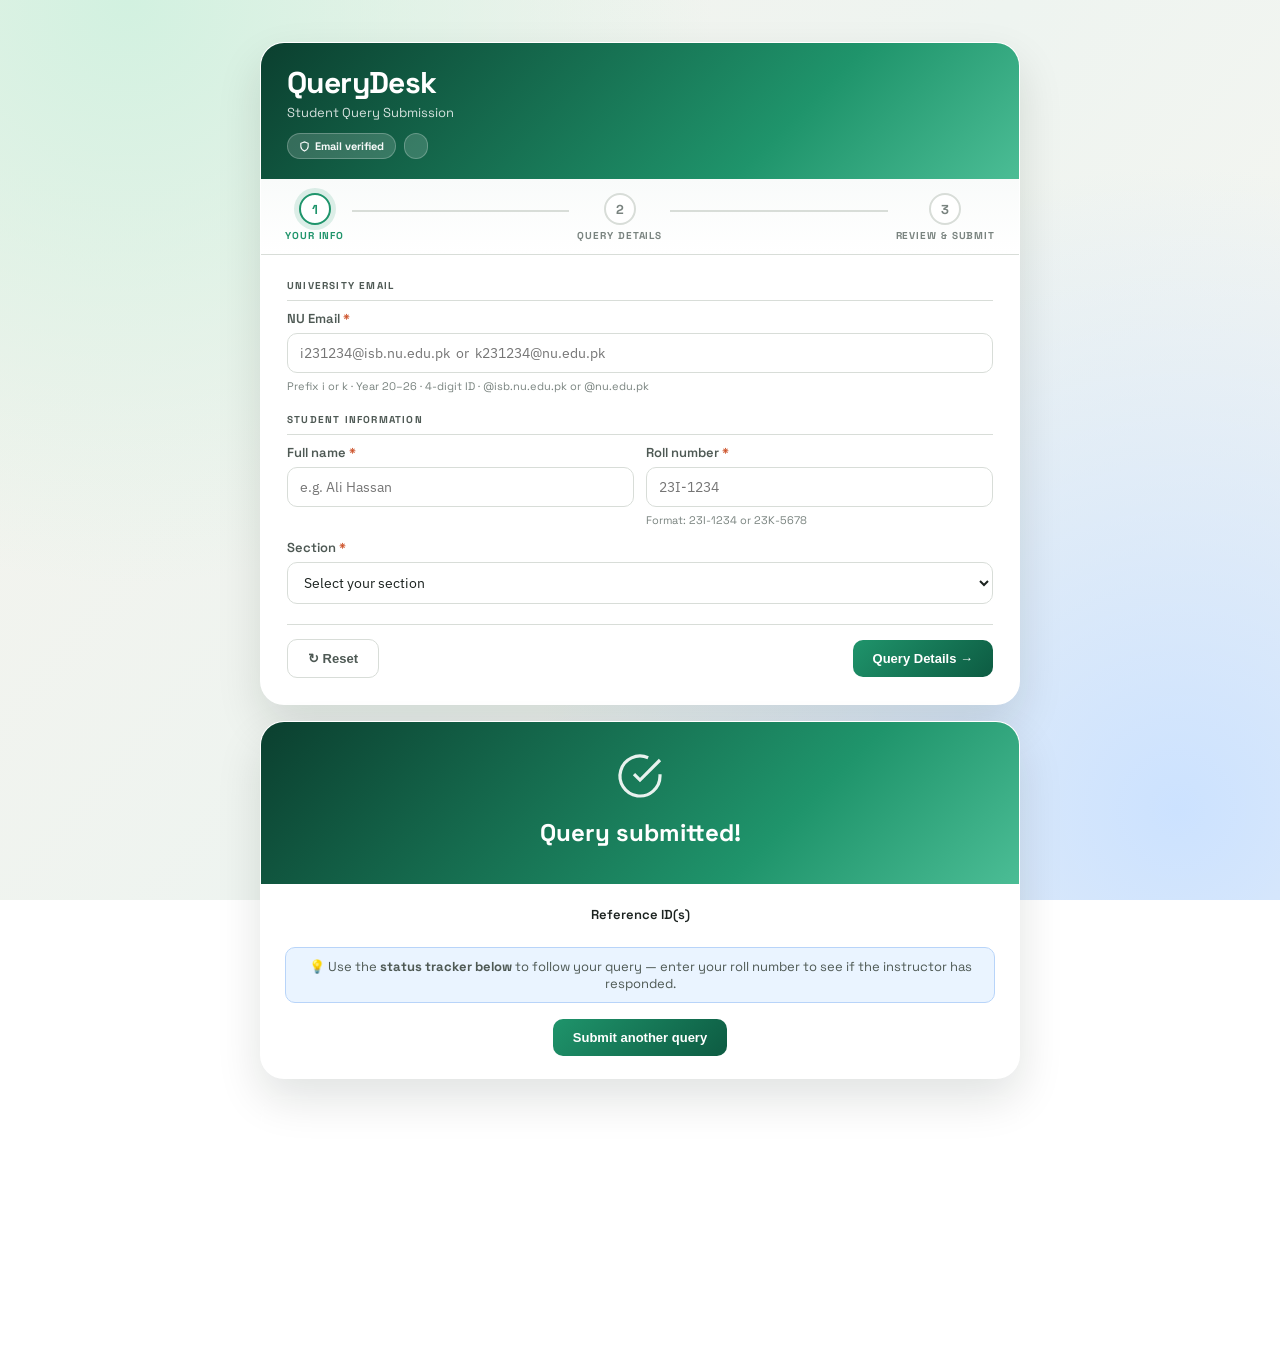
==== commit d9e3329a: "ui(v3): modernize student/admin/directory UX and fix admin settings wiring" ====
--- a/index.html
+++ b/index.html
@@ -4,6 +4,9 @@
 <meta charset="UTF-8"/>
 <meta name="viewport" content="width=device-width, initial-scale=1.0"/>
 <title>QueryDesk</title>
+<link rel="preconnect" href="https://fonts.googleapis.com"/>
+<link rel="preconnect" href="https://fonts.gstatic.com" crossorigin/>
+<link href="https://fonts.googleapis.com/css2?family=IBM+Plex+Sans:wght@400;500;600;700&family=Space+Grotesk:wght@600;700&display=swap" rel="stylesheet"/>
 <link rel="stylesheet" href="css/student.css"/>
 </head>
 
--- a/css/student.css
+++ b/css/student.css
@@ -1,174 +1,554 @@
 :root {
-  --g1: #1D9E75; --g2: #0F6E56; --g3: #062d21;
-  --gl: #E1F5EE; --gm: #5DCAA5;
-  --b1: #1a6fba; --b2: #0a3d62; --bl: #e6f1fb;
-  --red: #D85A30; --rl: #faece7;
-  --amb: #b96a00; --al: #fef3e2;
-  --border: #e2e1dc; --gray: #f6f5f0;
-  --text: #18181a; --ts: #5a5958; --th: #9c9992;
-  --white: #fff;
-  --r: 10px; --rl2: 16px;
-  --shadow: 0 4px 24px rgba(0,0,0,.09), 0 1px 4px rgba(0,0,0,.05);
-}
+  --mint-50: #eafaf4;
+  --mint-200: #b7e9d2;
+  --mint-500: #1f946b;
+  --mint-700: #0d5b42;
+  --ocean-100: #eaf4ff;
+  --ocean-500: #1d67b9;
+  --danger-100: #ffe9e1;
+  --danger-600: #cb4c22;
+  --amber-100: #fff2dc;
+  --amber-700: #8f5a0a;
+  --ink-900: #1c2320;
+  --ink-700: #4e5954;
+  --ink-500: #79837f;
+  --panel: #ffffff;
+  --paper: #f7f6f2;
+  --border: #d8ddd8;
+  --shadow: 0 20px 45px rgba(10, 26, 18, 0.12);
+  --r-sm: 10px;
+  --r-md: 16px;
+  --r-lg: 24px;
+}
+
 * { box-sizing: border-box; margin: 0; padding: 0; }
+
 body {
-  font-family: -apple-system, BlinkMacSystemFont, 'Segoe UI', system-ui, sans-serif;
+  font-family: 'Space Grotesk', 'Segoe UI', sans-serif;
   min-height: 100vh;
+  color: var(--ink-900);
   background:
-    radial-gradient(ellipse at 20% 0%, #d1ede3 0%, transparent 60%),
-    radial-gradient(ellipse at 80% 100%, #d6e4f5 0%, transparent 55%),
-    #f0eeea;
+    radial-gradient(circle at 10% 0%, #d2f1e0 0%, transparent 40%),
+    radial-gradient(circle at 92% 90%, #cce2ff 0%, transparent 45%),
+    linear-gradient(130deg, #f5f3ed, #eef4f0 50%, #f8f6f1);
   background-attachment: fixed;
-  color: var(--text);
-  padding: 2rem 1rem 4rem;
-}
-.page-wrap { max-width: 680px; margin: 0 auto; }
-.top-bar { display: flex; align-items: center; justify-content: space-between; margin-bottom: 1.25rem; }
-.top-bar .uni { font-size: 11px; font-weight: 700; letter-spacing: .08em; color: var(--ts); text-transform: uppercase; }
-.top-bar a { font-size: 12px; color: var(--g1); text-decoration: none; }
-.top-bar a:hover { text-decoration: underline; }
-.main-card { background: var(--white); border-radius: var(--rl2); box-shadow: var(--shadow); overflow: hidden; margin-bottom: 1.25rem; }
-.card-head { background: linear-gradient(135deg, var(--g3) 0%, var(--g2) 100%); padding: 1.5rem 1.75rem 1.25rem; }
-.card-head h1 { font-size: 18px; font-weight: 700; color: #fff; }
-.card-head p  { font-size: 12px; color: rgba(255,255,255,.65); margin-top: 3px; }
-.head-badges  { display: flex; gap: 7px; flex-wrap: wrap; margin-top: 10px; }
-.head-badge { display: inline-flex; align-items: center; gap: 4px; font-size: 11px; font-weight: 600; padding: 3px 10px; border-radius: 99px; background: rgba(255,255,255,.14); color: rgba(255,255,255,.9); border: 1px solid rgba(255,255,255,.2); }
-.step-bar { display: flex; align-items: center; justify-content: center; padding: 1rem 1.75rem .75rem; border-bottom: 1px solid var(--border); }
-.step-item { display: flex; flex-direction: column; align-items: center; gap: 4px; flex: 0 0 auto; }
-.step-dot { width: 30px; height: 30px; border-radius: 50%; display: flex; align-items: center; justify-content: center; font-size: 13px; font-weight: 700; transition: all .25s; border: 2px solid var(--border); background: var(--white); color: var(--th); }
-.step-dot.done   { background: var(--g1); border-color: var(--g1); color: #fff; }
-.step-dot.active { background: var(--white); border-color: var(--g1); color: var(--g1); box-shadow: 0 0 0 4px rgba(29,158,117,.15); }
-.step-label { font-size: 10px; font-weight: 600; color: var(--th); letter-spacing: .05em; text-transform: uppercase; }
-.step-label.active { color: var(--g1); }
-.step-label.done   { color: var(--g2); }
-.step-line { flex: 1; height: 2px; background: var(--border); margin: 0 6px; margin-bottom: 14px; transition: background .3s; }
-.step-line.done { background: var(--g1); }
-.card-body { padding: 1.75rem; }
-.step-panel { display: none; animation: fadeSlide .22s ease; }
+  padding: 28px 14px 64px;
+}
+
+.page-wrap { max-width: 760px; margin: 0 auto; }
+
+.top-bar {
+  display: flex;
+  justify-content: space-between;
+  align-items: center;
+  margin-bottom: 14px;
+}
+
+.top-bar .uni {
+  font-size: 11px;
+  font-weight: 700;
+  letter-spacing: .12em;
+  color: var(--ink-700);
+  text-transform: uppercase;
+}
+
+.main-card,
+.success-card,
+.tracker-card,
+.closed-card {
+  background: var(--panel);
+  border: 1px solid rgba(255, 255, 255, 0.4);
+  border-radius: var(--r-lg);
+  box-shadow: var(--shadow);
+  overflow: hidden;
+  backdrop-filter: blur(2px);
+}
+
+.main-card,
+.success-card,
+.closed-card { margin-bottom: 16px; }
+
+.card-head,
+.suc-head {
+  background: linear-gradient(135deg, #0b3f2f, #1f946b 68%, #4bbd95);
+  padding: 24px 26px 20px;
+}
+
+.card-head h1 { font-size: 30px; line-height: 1.04; color: #fff; letter-spacing: -0.02em; }
+.card-head p  { font-size: 13px; color: rgba(255,255,255,.82); margin-top: 6px; }
+
+.head-badges  { display: flex; gap: 8px; flex-wrap: wrap; margin-top: 12px; }
+.head-badge {
+  display: inline-flex;
+  align-items: center;
+  gap: 5px;
+  font-size: 11px;
+  font-weight: 700;
+  padding: 5px 11px;
+  border-radius: 999px;
+  background: rgba(255,255,255,.16);
+  color: rgba(255,255,255,.96);
+  border: 1px solid rgba(255,255,255,.24);
+}
+
+.step-bar {
+  display: flex;
+  align-items: center;
+  justify-content: center;
+  padding: 14px 24px 12px;
+  border-bottom: 1px solid var(--border);
+  background: linear-gradient(0deg, #fff, #f9fbfa);
+}
+
+.step-item { display: flex; flex-direction: column; align-items: center; gap: 4px; }
+
+.step-dot {
+  width: 32px;
+  height: 32px;
+  border-radius: 50%;
+  display: flex;
+  align-items: center;
+  justify-content: center;
+  font-size: 13px;
+  font-weight: 700;
+  border: 2px solid var(--border);
+  color: var(--ink-500);
+  background: #fff;
+}
+
+.step-dot.done { background: var(--mint-500); border-color: var(--mint-500); color: #fff; }
+.step-dot.active { border-color: var(--mint-500); color: var(--mint-500); box-shadow: 0 0 0 5px rgba(31,148,107,.14); }
+
+.step-label {
+  font-size: 10px;
+  text-transform: uppercase;
+  letter-spacing: .09em;
+  font-weight: 700;
+  color: var(--ink-500);
+}
+
+.step-label.active { color: var(--mint-500); }
+.step-label.done   { color: var(--mint-700); }
+
+.step-line { flex: 1; height: 2px; margin: 0 8px 14px; background: var(--border); }
+.step-line.done { background: linear-gradient(90deg, var(--mint-500), #6bcaaa); }
+
+.card-body { padding: 24px 26px 26px; }
+
+.step-panel { display: none; animation: fadeSlide .2s ease; }
 .step-panel.active { display: block; }
-@keyframes fadeSlide { from { opacity:0; transform:translateY(6px); } to { opacity:1; transform:translateY(0); } }
-.stitle { font-size: 10px; font-weight: 700; letter-spacing: .09em; text-transform: uppercase; color: var(--ts); margin: 1.4rem 0 .7rem; padding-bottom: 6px; border-bottom: 1px solid var(--border); }
+
+@keyframes fadeSlide { from { opacity: 0; transform: translateY(8px); } to { opacity: 1; transform: translateY(0); } }
+
+.stitle {
+  font-size: 10px;
+  font-weight: 700;
+  letter-spacing: .12em;
+  text-transform: uppercase;
+  color: var(--ink-700);
+  margin: 20px 0 9px;
+  padding-bottom: 8px;
+  border-bottom: 1px solid var(--border);
+}
+
 .stitle:first-child { margin-top: 0; }
+
 .frow { display: grid; gap: 12px; margin-bottom: 12px; }
-.frow.two   { grid-template-columns: 1fr 1fr; }
+.frow.two { grid-template-columns: 1fr 1fr; }
 .frow.three { grid-template-columns: 1fr 1fr 1fr; }
-.field { display: flex; flex-direction: column; gap: 5px; }
-label { font-size: 13px; color: var(--ts); font-weight: 500; }
-label .req { color: var(--red); margin-left: 2px; }
-input, select, textarea { font-family: inherit; font-size: 14px; color: var(--text); background: var(--white); border: 1.5px solid var(--border); border-radius: var(--r); padding: 9px 12px; width: 100%; outline: none; transition: border-color .15s, box-shadow .15s; }
-input:focus, select:focus, textarea:focus { border-color: var(--g1); box-shadow: 0 0 0 3px rgba(29,158,117,.13); }
-textarea { resize: vertical; min-height: 90px; line-height: 1.6; }
-.hint { font-size: 11px; color: var(--th); }
-.err  { font-size: 11px; color: var(--red); display: none; margin-top: 2px; }
-.field-invalid input, .field-invalid select, .field-invalid textarea { border-color: var(--red) !important; }
+
+.field { display: flex; flex-direction: column; gap: 6px; }
+
+label { font-size: 13px; color: var(--ink-700); font-weight: 600; }
+label .req { color: var(--danger-600); }
+
+input,
+select,
+textarea {
+  width: 100%;
+  border: 1.5px solid var(--border);
+  border-radius: var(--r-sm);
+  background: #fff;
+  color: var(--ink-900);
+  font-family: 'IBM Plex Sans', 'Segoe UI', sans-serif;
+  font-size: 14px;
+  padding: 10px 12px;
+  outline: none;
+  transition: border-color .15s, box-shadow .15s;
+}
+
+input:focus,
+select:focus,
+textarea:focus {
+  border-color: var(--mint-500);
+  box-shadow: 0 0 0 4px rgba(31,148,107,.14);
+}
+
+textarea { resize: vertical; min-height: 94px; line-height: 1.5; }
+
+.hint { font-size: 11px; color: var(--ink-500); }
+.err { font-size: 11px; color: var(--danger-600); display: none; }
+
+.field-invalid input,
+.field-invalid select,
+.field-invalid textarea { border-color: var(--danger-600) !important; }
+
 .email-wrap { position: relative; }
-.email-wrap input { padding-right: 34px; }
-.eicon { position: absolute; right: 11px; top: 50%; transform: translateY(-50%); font-size: 15px; display: none; }
-.type-grid { display: grid; grid-template-columns: repeat(3,1fr); gap: 9px; margin-bottom: 6px; }
-.type-card { position: relative; border: 1.5px solid var(--border); border-radius: var(--r); padding: 13px 9px; cursor: pointer; text-align: center; transition: all .15s; user-select: none; }
-.type-card:hover    { border-color: var(--g1); background: var(--gl); }
-.type-card.selected { border-color: var(--g1); background: var(--gl); }
-.type-card svg      { display: block; margin: 0 auto 7px; }
-.type-card .tc-label { font-size: 13px; font-weight: 700; color: var(--text); }
-.type-card .tc-sub   { font-size: 11px; color: var(--ts); margin-top: 2px; }
-.check-tick { position: absolute; top: -7px; right: -7px; width: 20px; height: 20px; border-radius: 50%; background: var(--g1); color: #fff; font-size: 11px; font-weight: 700; display: none; align-items: center; justify-content: center; box-shadow: 0 1px 4px rgba(0,0,0,.2); }
+.email-wrap input { padding-right: 36px; }
+.eicon { position: absolute; right: 11px; top: 50%; transform: translateY(-50%); display: none; }
+
+.type-grid { display: grid; grid-template-columns: repeat(3, minmax(0, 1fr)); gap: 9px; margin-bottom: 6px; }
+
+.type-card {
+  position: relative;
+  padding: 14px 10px;
+  border-radius: 12px;
+  border: 1.5px solid var(--border);
+  background: #fff;
+  cursor: pointer;
+  text-align: center;
+  transition: transform .15s, border-color .15s, background .15s;
+}
+
+.type-card:hover,
+.type-card.selected { border-color: var(--mint-500); background: var(--mint-50); transform: translateY(-1px); }
+
+.type-card .tc-label { font-size: 13px; font-weight: 700; }
+.type-card .tc-sub { font-size: 11px; color: var(--ink-700); margin-top: 2px; }
+
+.check-tick {
+  position: absolute;
+  top: -7px;
+  right: -7px;
+  width: 20px;
+  height: 20px;
+  border-radius: 50%;
+  font-size: 11px;
+  font-weight: 700;
+  color: #fff;
+  background: var(--mint-500);
+  display: none;
+  align-items: center;
+  justify-content: center;
+}
+
 .type-card.selected .check-tick { display: flex; }
-.type-section { margin-top: 10px; border-radius: var(--r); border: 1.5px solid var(--border); overflow: hidden; animation: fadeSlide .2s ease; }
-.type-sec-head { display: flex; align-items: center; justify-content: space-between; padding: 10px 14px; background: linear-gradient(90deg,#f7f7f5,#fff); border-bottom: 1px solid var(--border); }
-.dyn-badge { display: inline-flex; align-items: center; font-size: 11px; font-weight: 700; padding: 3px 10px; border-radius: 99px; }
-.remove-btn { background: none; border: 1px solid var(--border); border-radius: 6px; padding: 3px 9px; font-size: 11px; color: var(--ts); cursor: pointer; }
-.remove-btn:hover { background: var(--rl); border-color: var(--red); color: var(--red); }
-.type-sec-body { padding: 14px; background: var(--gray); }
-.lab-chips { display: grid; grid-template-columns: repeat(7,1fr); gap: 7px; margin: 6px 0 4px; }
-.lab-chip { border: 1.5px solid var(--border); border-radius: 7px; padding: 7px 3px; cursor: pointer; text-align: center; font-size: 12px; font-weight: 600; color: var(--ts); user-select: none; transition: all .13s; background: var(--white); }
-.lab-chip:hover  { border-color: var(--g1); color: var(--g1); }
-.lab-chip.active { border-color: var(--g1); background: var(--gl); color: var(--g2); }
-.lrow { display: flex; flex-wrap: wrap; gap: 9px; align-items: flex-end; padding: 9px 11px; background: var(--white); border: 1px solid var(--border); border-radius: 8px; margin-top: 7px; }
-.lrow-label { font-size: 12px; font-weight: 700; min-width: 48px; padding-bottom: 9px; color: var(--ts); align-self: flex-end; }
-.lrow .field { flex: 1; min-width: 120px; margin-bottom: 0; }
-.file-zone { border: 1.5px dashed var(--border); border-radius: var(--r); padding: 18px; text-align: center; cursor: pointer; background: var(--gray); transition: border-color .15s; }
-.file-zone:hover { border-color: var(--g1); }
-.file-zone p     { font-size: 13px; color: var(--ts); margin-top: 6px; }
-.file-sub        { font-size: 11px; color: var(--th) !important; }
-.file-name       { font-size: 12px; color: var(--g1); margin-top: 6px; font-weight: 600; }
-.review-student { background: var(--gl); border: 1.5px solid var(--gm); border-radius: var(--r); padding: 13px 16px; margin-bottom: 12px; display: flex; flex-wrap: wrap; gap: 12px 24px; }
-.review-student .rv-field { display: flex; flex-direction: column; gap: 1px; }
-.rv-label { font-size: 10px; font-weight: 700; letter-spacing: .07em; text-transform: uppercase; color: var(--g2); }
-.rv-val   { font-size: 14px; font-weight: 600; color: var(--text); }
-.review-qcard { border: 1.5px solid var(--border); border-radius: var(--r); overflow: hidden; margin-bottom: 10px; }
-.rq-head { display: flex; align-items: center; justify-content: space-between; padding: 9px 14px; background: linear-gradient(90deg,#f7f7f5,#fff); border-bottom: 1px solid var(--border); }
-.rq-num  { font-size: 11px; color: var(--th); }
+
+.type-section { margin-top: 10px; border: 1.5px solid var(--border); border-radius: 12px; overflow: hidden; }
+
+.type-sec-head {
+  display: flex;
+  justify-content: space-between;
+  align-items: center;
+  padding: 10px 14px;
+  border-bottom: 1px solid var(--border);
+  background: linear-gradient(90deg, #f8fbf9, #fff);
+}
+
+.dyn-badge { font-size: 11px; font-weight: 700; border-radius: 999px; padding: 4px 10px; }
+
+.remove-btn {
+  border: 1px solid var(--border);
+  border-radius: 8px;
+  background: #fff;
+  color: var(--ink-700);
+  font-size: 11px;
+  padding: 3px 9px;
+  cursor: pointer;
+}
+
+.remove-btn:hover { border-color: var(--danger-600); color: var(--danger-600); background: var(--danger-100); }
+
+.type-sec-body { background: var(--paper); padding: 14px; }
+
+.lab-chips { display: grid; grid-template-columns: repeat(7, minmax(0, 1fr)); gap: 7px; margin: 6px 0 4px; }
+
+.lab-chip {
+  border: 1.5px solid var(--border);
+  border-radius: 8px;
+  padding: 7px 3px;
+  background: #fff;
+  text-align: center;
+  font-size: 12px;
+  font-weight: 600;
+  color: var(--ink-700);
+  cursor: pointer;
+}
+
+.lab-chip:hover,
+.lab-chip.active { border-color: var(--mint-500); color: var(--mint-700); background: var(--mint-50); }
+
+.lrow {
+  display: flex;
+  flex-wrap: wrap;
+  gap: 9px;
+  align-items: flex-end;
+  margin-top: 7px;
+  padding: 10px 11px;
+  border: 1px solid var(--border);
+  border-radius: 9px;
+  background: #fff;
+}
+
+.lrow-label { font-size: 12px; font-weight: 700; color: var(--ink-700); min-width: 50px; padding-bottom: 9px; }
+.lrow .field { flex: 1; min-width: 120px; }
+
+.file-zone {
+  border: 1.5px dashed var(--border);
+  border-radius: 12px;
+  background: linear-gradient(180deg, #fff, #f9faf8);
+  padding: 20px;
+  text-align: center;
+  cursor: pointer;
+}
+
+.file-zone:hover { border-color: var(--mint-500); }
+.file-zone p { font-size: 13px; color: var(--ink-700); margin-top: 6px; }
+.file-sub { font-size: 11px; color: var(--ink-500) !important; }
+.file-name { font-size: 12px; color: var(--mint-700); font-weight: 700; margin-top: 7px; }
+
+.review-student {
+  display: flex;
+  flex-wrap: wrap;
+  gap: 12px 24px;
+  padding: 14px 16px;
+  margin-bottom: 12px;
+  border: 1.5px solid var(--mint-200);
+  border-radius: 12px;
+  background: var(--mint-50);
+}
+
+.rv-label { font-size: 10px; font-weight: 700; letter-spacing: .08em; text-transform: uppercase; color: var(--mint-700); }
+.rv-val { font-size: 14px; font-weight: 700; color: var(--ink-900); }
+
+.review-qcard { border: 1px solid var(--border); border-radius: 12px; overflow: hidden; margin-bottom: 10px; }
+
+.rq-head {
+  display: flex;
+  justify-content: space-between;
+  align-items: center;
+  padding: 10px 14px;
+  background: linear-gradient(90deg, #f8fbf9, #fff);
+  border-bottom: 1px solid var(--border);
+}
+
+.rq-num { font-size: 11px; color: var(--ink-500); }
 .rq-body { padding: 13px 14px; font-size: 13px; }
-.rq-row  { display: flex; gap: 6px; flex-wrap: wrap; margin-bottom: 6px; }
-.rq-item { background: var(--gray); border: 1px solid var(--border); border-radius: 6px; padding: 3px 9px; font-size: 12px; }
-.rq-item strong { font-weight: 600; color: var(--ts); margin-right: 3px; }
-.rq-desc { border-left: 3px solid var(--g1); padding-left: 11px; color: var(--ts); font-style: italic; font-size: 13px; line-height: 1.6; margin-top: 8px; }
-.review-note { font-size: 12px; color: var(--ts); text-align: center; padding: 8px; border-radius: 7px; background: var(--al); border: 1px solid #f5d9a0; margin-top: 4px; margin-bottom: 12px; }
-.nav-row { display: flex; align-items: center; justify-content: space-between; margin-top: 1.5rem; padding-top: 1.25rem; border-top: 1px solid var(--border); }
-.btn-primary { background: var(--g1); color: #fff; border: none; border-radius: var(--r); padding: 11px 24px; font-size: 14px; font-weight: 700; cursor: pointer; display: inline-flex; align-items: center; gap: 7px; transition: background .15s; }
-.btn-primary:hover    { background: var(--g2); }
-.btn-primary:disabled { background: var(--gm); cursor: not-allowed; }
-.btn-ghost { background: none; border: 1.5px solid var(--border); border-radius: var(--r); padding: 11px 18px; font-size: 13px; color: var(--ts); cursor: pointer; }
-.btn-ghost:hover { background: var(--gray); }
-.spin { display: inline-block; width: 14px; height: 14px; border: 2px solid rgba(255,255,255,.4); border-top-color: #fff; border-radius: 50%; animation: rot .6s linear infinite; }
+
+.rq-row { display: flex; flex-wrap: wrap; gap: 6px; margin-bottom: 6px; }
+.rq-item { font-size: 12px; border: 1px solid var(--border); border-radius: 7px; padding: 3px 9px; background: var(--paper); }
+
+.rq-desc {
+  border-left: 3px solid var(--mint-500);
+  padding-left: 11px;
+  font-style: italic;
+  color: var(--ink-700);
+  line-height: 1.6;
+  margin-top: 8px;
+}
+
+.review-note {
+  font-size: 12px;
+  text-align: center;
+  padding: 8px;
+  border-radius: 8px;
+  background: var(--amber-100);
+  color: var(--amber-700);
+  border: 1px solid #f6d9ab;
+}
+
+.nav-row {
+  display: flex;
+  justify-content: space-between;
+  align-items: center;
+  margin-top: 20px;
+  padding-top: 14px;
+  border-top: 1px solid var(--border);
+}
+
+.btn-primary,
+.btn-ghost {
+  border-radius: 10px;
+  padding: 11px 20px;
+  font-size: 13px;
+  font-weight: 700;
+  cursor: pointer;
+}
+
+.btn-primary {
+  border: none;
+  color: #fff;
+  background: linear-gradient(135deg, #1f946b, #0d5b42);
+}
+
+.btn-primary:hover { filter: brightness(1.03); }
+.btn-primary:disabled { opacity: .6; cursor: not-allowed; }
+
+.btn-ghost {
+  border: 1.5px solid var(--border);
+  color: var(--ink-700);
+  background: #fff;
+}
+
+.btn-ghost:hover { background: var(--paper); }
+
+.spin { display: inline-block; width: 14px; height: 14px; border: 2px solid rgba(255,255,255,.45); border-top-color: #fff; border-radius: 50%; animation: rot .6s linear infinite; }
 @keyframes rot { to { transform: rotate(360deg); } }
-.hp { position: absolute; left: -9999px; opacity: 0; height: 0; overflow: hidden; }
-.rate-err { display: none; background: var(--rl); border: 1px solid #f0997b; border-radius: var(--r); padding: 10px 14px; font-size: 13px; color: var(--red); margin-bottom: 12px; text-align: center; }
-.success-card { display: none; background: var(--white); border-radius: var(--rl2); box-shadow: var(--shadow); overflow: hidden; margin-bottom: 1.25rem; }
-.suc-head { background: linear-gradient(135deg, var(--g3) 0%, var(--g2) 100%); padding: 2rem 1.75rem; text-align: center; }
-.suc-head h2 { font-size: 20px; font-weight: 700; color: #fff; margin-top: 12px; }
-.suc-head p  { font-size: 13px; color: rgba(255,255,255,.75); margin-top: 6px; line-height: 1.7; }
-.suc-body    { padding: 1.5rem 1.75rem; }
-.suc-refs    { display: flex; flex-wrap: wrap; gap: 8px; justify-content: center; margin: 12px 0; }
-.ref-pill { font-family: ui-monospace,'Cascadia Code',monospace; font-size: 12px; font-weight: 700; background: var(--gl); color: var(--g2); border: 1.5px solid var(--gm); border-radius: 99px; padding: 5px 14px; letter-spacing: .04em; }
-.suc-tracker-hint { text-align: center; font-size: 13px; color: var(--ts); background: var(--bl); border: 1px solid #b3d4f0; border-radius: var(--r); padding: 10px 14px; margin-top: 4px; }
+
+.hp { position: absolute; left: -9999px; opacity: 0; }
+
+.rate-err {
+  display: none;
+  border: 1px solid #efb7a2;
+  border-radius: 10px;
+  background: var(--danger-100);
+  color: var(--danger-600);
+  font-size: 13px;
+  text-align: center;
+  padding: 10px 14px;
+  margin-bottom: 12px;
+}
+
+.suc-head { text-align: center; padding: 30px 24px; }
+.suc-head h2 { margin-top: 12px; font-size: 24px; color: #fff; }
+.suc-head p { margin-top: 6px; font-size: 13px; color: rgba(255,255,255,.82); }
+
+.suc-body { padding: 22px 24px; }
+.suc-refs { display: flex; justify-content: center; gap: 8px; flex-wrap: wrap; margin: 12px 0; }
+
+.ref-pill {
+  font-family: 'IBM Plex Sans', monospace;
+  font-size: 12px;
+  font-weight: 700;
+  border-radius: 999px;
+  padding: 5px 14px;
+  border: 1.5px solid var(--mint-200);
+  background: var(--mint-50);
+  color: var(--mint-700);
+}
+
+.suc-tracker-hint {
+  text-align: center;
+  font-size: 13px;
+  color: var(--ink-700);
+  border: 1px solid #b8d4f9;
+  border-radius: 10px;
+  background: var(--ocean-100);
+  padding: 10px 14px;
+}
+
 .suc-body .btn-primary { display: flex; margin: 16px auto 0; }
-.tracker-card { background: var(--white); border-radius: var(--rl2); box-shadow: var(--shadow); overflow: hidden; }
-.tracker-head { background: linear-gradient(135deg, var(--b2) 0%, var(--b1) 100%); padding: 1.1rem 1.75rem; display: flex; align-items: center; justify-content: space-between; }
-.tracker-head h2 { font-size: 16px; font-weight: 700; color: #fff; }
-.tracker-head p  { font-size: 11px; color: rgba(255,255,255,.65); margin-top: 2px; }
-.tracker-body    { padding: 1.25rem 1.75rem; }
-.tracker-search  { display: flex; gap: 9px; }
-.tracker-search input { flex: 1; border-radius: var(--r); }
-.tracker-search .btn-primary { padding: 9px 18px; font-size: 13px; flex-shrink: 0; }
-.tracker-hint { font-size: 11px; color: var(--th); margin-top: 5px; }
-.tracker-err  { font-size: 12px; color: var(--red); display: none; margin-top: 5px; }
+
+.tracker-head {
+  background: linear-gradient(135deg, #0f3d71, #1d67b9);
+  color: #fff;
+  padding: 18px 24px;
+  display: flex;
+  justify-content: space-between;
+  align-items: center;
+}
+
+.tracker-head h2 { font-size: 17px; }
+.tracker-head p { font-size: 11px; color: rgba(255,255,255,.82); margin-top: 3px; }
+
+.tracker-body { padding: 18px 24px 22px; }
+.tracker-search { display: flex; gap: 9px; }
+.tracker-search input { flex: 1; }
+.tracker-search .btn-primary { padding: 10px 16px; font-size: 13px; }
+
+.tracker-hint { font-size: 11px; color: var(--ink-500); margin-top: 5px; }
+.tracker-err { font-size: 12px; color: var(--danger-600); display: none; margin-top: 5px; }
+
 .status-list { margin-top: 14px; display: flex; flex-direction: column; gap: 9px; }
-.status-item { border: 1.5px solid var(--border); border-radius: var(--r); overflow: hidden; animation: fadeSlide .2s ease; }
-.si-head { display: flex; align-items: center; gap: 8px; flex-wrap: wrap; padding: 9px 13px; background: var(--gray); border-bottom: 1px solid var(--border); }
-.si-ref  { font-family: ui-monospace,monospace; font-size: 11px; font-weight: 700; color: var(--text); flex: 1; }
-.si-ts   { font-size: 10px; color: var(--th); margin-left: auto; }
-.si-lab  { font-size: 11px; color: var(--ts); }
+.status-item { border: 1px solid var(--border); border-radius: 10px; overflow: hidden; }
+
+.si-head {
+  display: flex;
+  align-items: center;
+  flex-wrap: wrap;
+  gap: 8px;
+  padding: 9px 13px;
+  background: var(--paper);
+  border-bottom: 1px solid var(--border);
+}
+
+.si-ref { font-family: 'IBM Plex Sans', monospace; font-size: 11px; font-weight: 700; flex: 1; }
+.si-ts { font-size: 10px; color: var(--ink-500); margin-left: auto; }
+.si-lab { font-size: 11px; color: var(--ink-700); }
 .si-body { padding: 11px 13px; }
-.status-badge { display: inline-flex; align-items: center; gap: 5px; font-size: 12px; font-weight: 700; padding: 4px 12px; border-radius: 99px; }
-.st-pending  { background: var(--al); color: var(--amb); border: 1px solid #f5d9a0; }
-.st-resolved { background: var(--gl); color: var(--g2); border: 1.5px solid var(--gm); }
-.st-rejected { background: var(--rl); color: var(--red); border: 1px solid #f0c0b0; }
-.st-review   { background: var(--bl); color: var(--b1); border: 1px solid #b3d4f0; }
-.instructor-note { margin-top: 9px; padding: 9px 12px; border-left: 3px solid var(--b1); background: var(--bl); border-radius: 0 7px 7px 0; font-size: 13px; color: var(--b2); line-height: 1.6; }
-.instructor-note strong { font-size: 10px; text-transform: uppercase; letter-spacing: .07em; display: block; margin-bottom: 3px; }
-.tracker-empty { text-align: center; padding: 2rem; color: var(--th); font-size: 13px; }
-.tb-att { background: #E1F5EE; color: #0F6E56; }
-.tb-mrk { background: #FAEEDA; color: #854F0B; }
-.tb-asg { background: #E6F1FB; color: #185FA5; }
-.tb-fin { background: #F0ECFA; color: #6B3FA0; }
-.tb-prj { background: #E0F4F4; color: #0B7A75; }
-
-/* Announcement banner */
-.announce-banner{display:flex;align-items:center;gap:10px;background:var(--al);border:1.5px solid #f5d9a0;border-radius:var(--r);padding:11px 16px;margin-bottom:1rem;font-size:13px;color:var(--amb);font-weight:600;}
-.announce-banner svg{flex-shrink:0;}
-/* Submission closed card */
-.closed-card{background:var(--white);border-radius:var(--rl2);box-shadow:var(--shadow);overflow:hidden;margin-bottom:1.25rem;text-align:center;padding:3rem 2rem;}
-.closed-card h2{font-size:20px;font-weight:700;color:var(--text);margin-top:14px;}
-.closed-card p{font-size:14px;color:var(--ts);margin-top:8px;line-height:1.6;max-width:340px;margin-left:auto;margin-right:auto;}
-
-@media (max-width:560px) {
-  .card-body,.tracker-body,.suc-body{padding:1.25rem}
-  .card-head{padding:1.25rem}
-  .frow.two{grid-template-columns:1fr}
-  .frow.three{grid-template-columns:1fr 1fr}
-  .type-grid{grid-template-columns:1fr 1fr}
-  .lab-chips{grid-template-columns:repeat(4,1fr)}
-  .lrow{flex-direction:column}
-  .step-label{display:none}
-}
+
+.status-badge {
+  display: inline-flex;
+  align-items: center;
+  gap: 5px;
+  font-size: 12px;
+  font-weight: 700;
+  border-radius: 999px;
+  padding: 4px 12px;
+}
+
+.st-pending { background: var(--amber-100); color: var(--amber-700); border: 1px solid #f6d9ab; }
+.st-resolved { background: var(--mint-50); color: var(--mint-700); border: 1.5px solid var(--mint-200); }
+.st-rejected { background: var(--danger-100); color: var(--danger-600); border: 1px solid #efb7a2; }
+.st-review { background: var(--ocean-100); color: var(--ocean-500); border: 1px solid #b8d4f9; }
+
+.instructor-note {
+  margin-top: 9px;
+  padding: 9px 12px;
+  border-left: 3px solid var(--ocean-500);
+  border-radius: 0 8px 8px 0;
+  background: var(--ocean-100);
+  color: #0f3d71;
+  line-height: 1.6;
+  font-size: 13px;
+}
+
+.instructor-note strong {
+  display: block;
+  font-size: 10px;
+  margin-bottom: 3px;
+  text-transform: uppercase;
+  letter-spacing: .08em;
+}
+
+.tracker-empty { text-align: center; padding: 30px; color: var(--ink-500); font-size: 13px; }
+
+.tb-att { background: #e2f7ef; color: #116347; }
+.tb-mrk { background: #fff0d9; color: #8f5a0a; }
+.tb-asg { background: #e6f2ff; color: #1d67b9; }
+.tb-fin { background: #f3ebff; color: #643d95; }
+.tb-prj { background: #e5f5f5; color: #0f7c78; }
+
+.announce-banner {
+  display: flex;
+  gap: 10px;
+  align-items: center;
+  margin-bottom: 12px;
+  border: 1px solid #f6d9ab;
+  border-radius: 11px;
+  background: var(--amber-100);
+  color: var(--amber-700);
+  font-size: 13px;
+  font-weight: 700;
+  padding: 12px 16px;
+}
+
+.closed-card { text-align: center; padding: 44px 28px; }
+.closed-card h2 { margin-top: 14px; font-size: 23px; }
+.closed-card p { margin-top: 8px; color: var(--ink-700); max-width: 380px; margin-left: auto; margin-right: auto; }
+
+@media (max-width: 600px) {
+  .card-head,
+  .suc-head,
+  .tracker-head,
+  .card-body,
+  .tracker-body,
+  .suc-body { padding-left: 16px; padding-right: 16px; }
+
+  .frow.two { grid-template-columns: 1fr; }
+  .frow.three { grid-template-columns: 1fr 1fr; }
+  .type-grid { grid-template-columns: 1fr 1fr; }
+  .lab-chips { grid-template-columns: repeat(4, minmax(0, 1fr)); }
+  .lrow { flex-direction: column; align-items: stretch; }
+  .step-label { display: none; }
+}
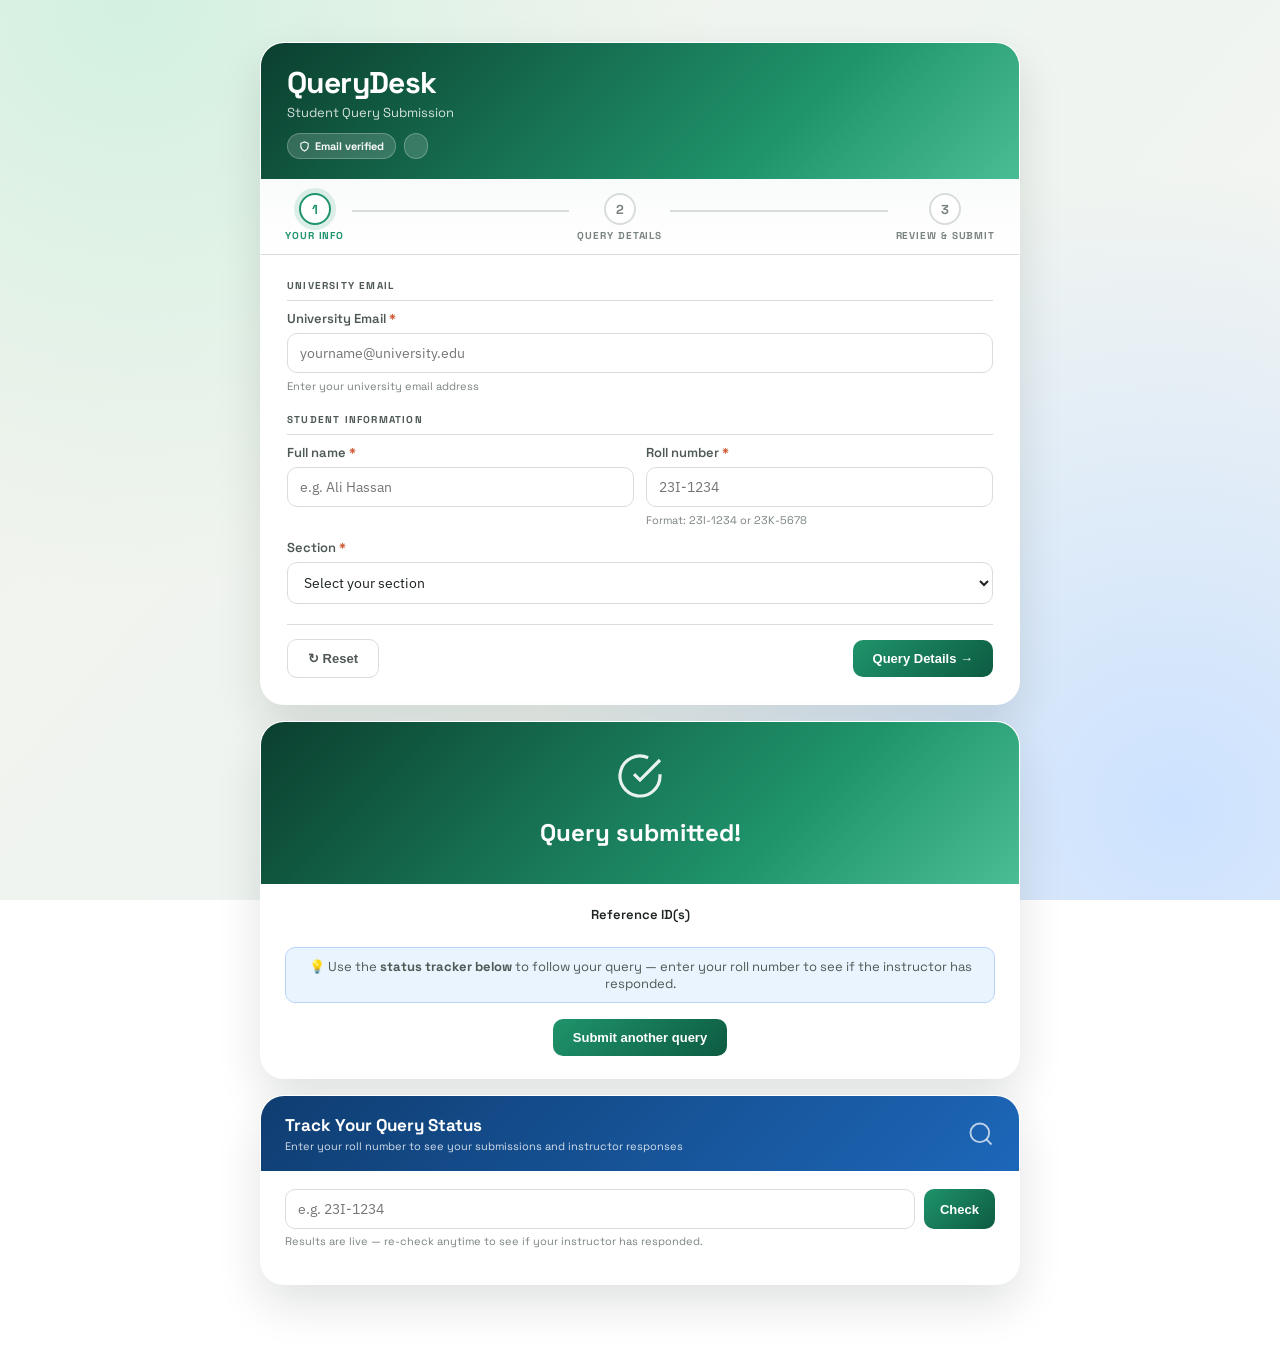
==== commit a98f1119: "fix: remove FAST-NUCES hardcoding, add duplicate guard, add security headers - index.html: email lab" ====
--- a/index.html
+++ b/index.html
@@ -75,14 +75,14 @@
         <div class="stitle">University email</div>
         <div class="frow">
           <div class="field" id="f-email">
-            <label>NU Email <span class="req">*</span></label>
+            <label>University Email <span class="req">*</span></label>
             <div class="email-wrap">
-              <input type="email" id="email" placeholder="i231234@isb.nu.edu.pk  or  k231234@nu.edu.pk" oninput="liveEmail(this)" autocomplete="off" spellcheck="false"/>
+              <input type="email" id="email" placeholder="yourname@university.edu" oninput="liveEmail(this)" autocomplete="off" spellcheck="false"/>
               <span class="eicon" id="e-ok"  style="color:#1D9E75">&#10003;</span>
               <span class="eicon" id="e-bad" style="color:#D85A30">&#10007;</span>
             </div>
-            <span class="hint">Prefix i or k &middot; Year 20&ndash;26 &middot; 4-digit ID &middot; @isb.nu.edu.pk or @nu.edu.pk</span>
-            <span class="err" id="err-email">Enter a valid NU email.</span>
+            <span class="hint" id="email-hint">Enter your university email address</span>
+            <span class="err" id="err-email">Enter a valid university email.</span>
           </div>
         </div>
         <div class="stitle">Student information</div>
